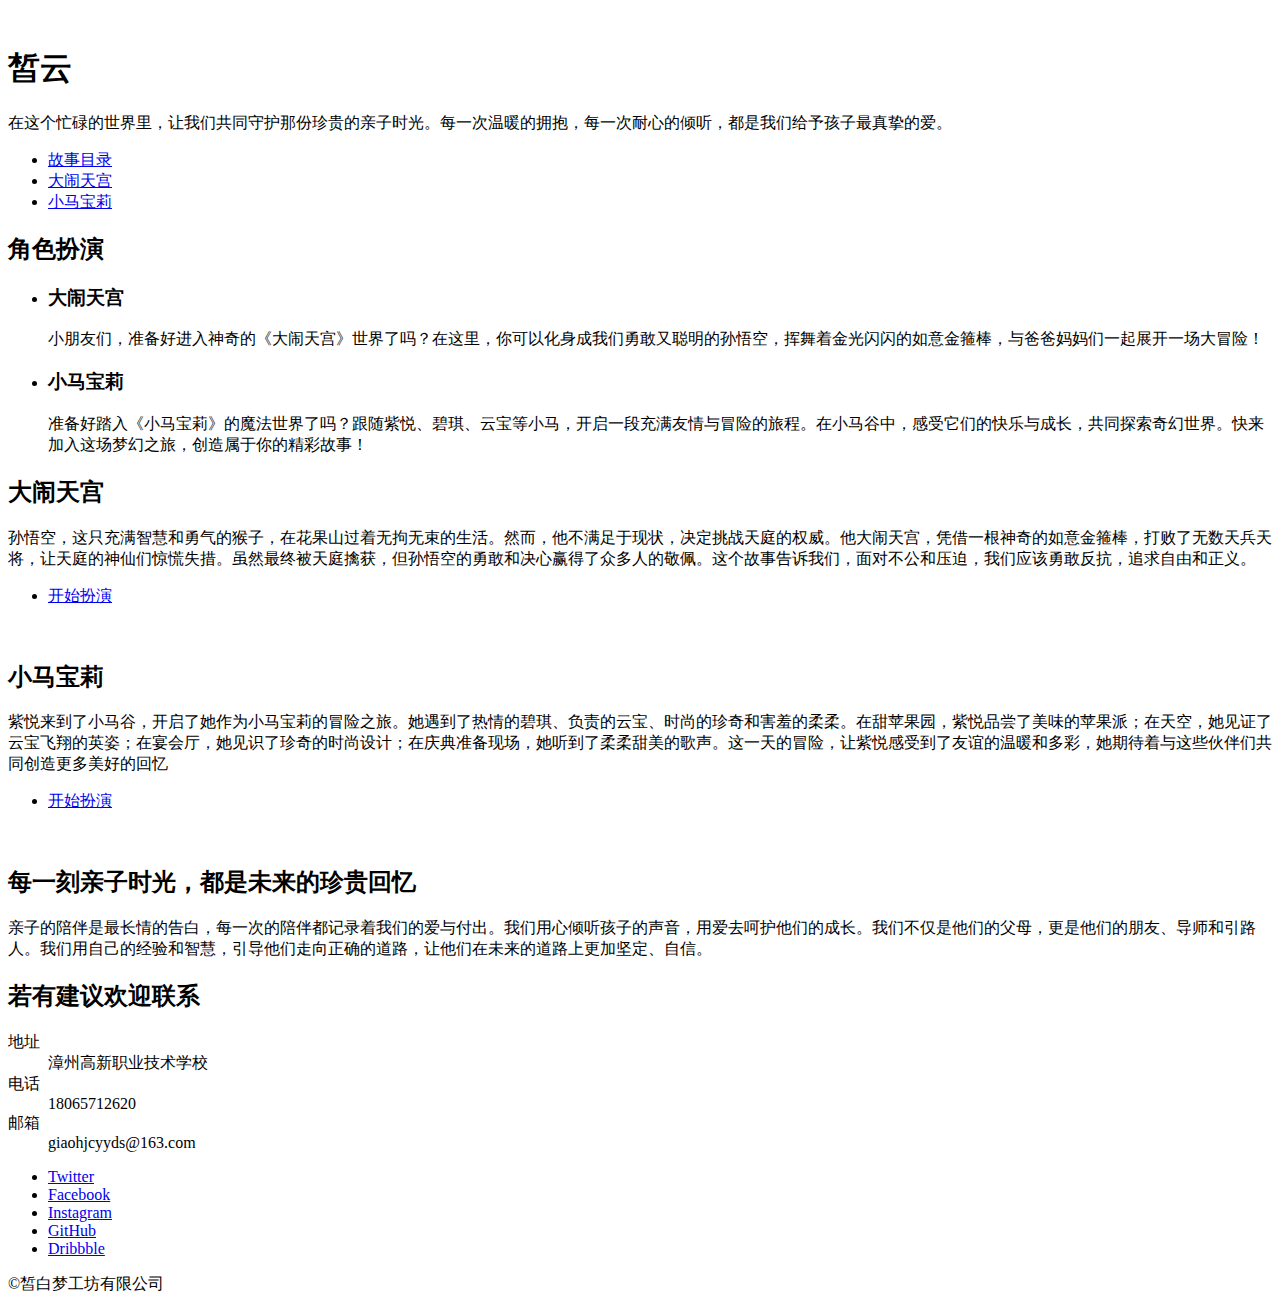
==== index.html @ 06dacefa "Add files via upload" ====
<!DOCTYPE HTML>
<!--
	Stellar by HTML5 UP
	html5up.net | @ajlkn
	Free for personal and commercial use under the CCA 3.0 license (html5up.net/license)
-->
<html>
	<head>
		<title>皙云梦工坊</title>
		<meta charset="utf-8" />
		<meta name="viewport" content="width=device-width, initial-scale=1, user-scalable=no" />
		<link rel="stylesheet" href="assets/css/main.css" />
		<noscript><link rel="stylesheet" href="assets/css/noscript.css" /></noscript>
	</head>
	<body class="is-preload">

		<!-- Wrapper -->
			<div id="wrapper">

				<!-- Header -->
					<header id="header" class="alt">
						<span class="logo"><img src="images/logo.svg" alt="" /></span>
						<h1>皙云</h1>
						<p>在这个忙碌的世界里，让我们共同守护那份珍贵的亲子时光。每一次温暖的拥抱，每一次耐心的倾听，都是我们给予孩子最真挚的爱。</p>
					</header>

				<!-- Nav -->
					<nav id="nav">
						<ul>
							<li><a href="#intro" class="active">故事目录</a></li>
							<li><a href="#first">大闹天宫</a></li>
							<li><a href="#second">小马宝莉</a></li>
						</ul>
					</nav>

				<!-- Main -->
					<div id="main">

						<!-- Introduction -->
							<section id="intro" class="main special">
								<header class="major">
									<h2>角色扮演</h2>
								</header>
								<ul class="features">
									<li>
										<span class="icon major style3 fa-copy"></span>
										<h3>大闹天宫</h3>
										<p>小朋友们，准备好进入神奇的《大闹天宫》世界了吗？在这里，你可以化身成我们勇敢又聪明的孙悟空，挥舞着金光闪闪的如意金箍棒，与爸爸妈妈们一起展开一场大冒险！</p>
									</li>
									<li>
										<span class="icon major style3 fa-copy"></span>
										<h3>小马宝莉</h3>
										<p>准备好踏入《小马宝莉》的魔法世界了吗？跟随紫悦、碧琪、云宝等小马，开启一段充满友情与冒险的旅程。在小马谷中，感受它们的快乐与成长，共同探索奇幻世界。快来加入这场梦幻之旅，创造属于你的精彩故事！</p>
									</li>
								</ul>
								
							</section>
						<!-- First Section -->
							<section id="first" class="main">
								<div class="spotlight">
									<div class="content">
										<header class="major">
											<h2>大闹天宫</h2>
										</header>
										<p>孙悟空，这只充满智慧和勇气的猴子，在花果山过着无拘无束的生活。然而，他不满足于现状，决定挑战天庭的权威。他大闹天宫，凭借一根神奇的如意金箍棒，打败了无数天兵天将，让天庭的神仙们惊慌失措。虽然最终被天庭擒获，但孙悟空的勇敢和决心赢得了众多人的敬佩。这个故事告诉我们，面对不公和压迫，我们应该勇敢反抗，追求自由和正义。</p>
										<ul class="actions">
											<li><a href="danaotg.html" class="button">开始扮演</a></li>
										</ul>
									</div>
									<span class="image"><img src="images/danaotg.jpg" alt="" /></span>
								</div>
							</section>

						<!-- Second Section -->
							<section id="second" class="main special">
								<div class="spotlight">
									<div class="content">
										<header class="major">
											<h2>小马宝莉</h2>
										</header>
										<p>紫悦来到了小马谷，开启了她作为小马宝莉的冒险之旅。她遇到了热情的碧琪、负责的云宝、时尚的珍奇和害羞的柔柔。在甜苹果园，紫悦品尝了美味的苹果派；在天空，她见证了云宝飞翔的英姿；在宴会厅，她见识了珍奇的时尚设计；在庆典准备现场，她听到了柔柔甜美的歌声。这一天的冒险，让紫悦感受到了友谊的温暖和多彩，她期待着与这些伙伴们共同创造更多美好的回忆</p>
										<ul class="actions">
											<li><a href="xiaomabl.html" class="button">开始扮演</a></li>
										</ul>
									</div>
									<span class="image"><img src="images/xiaomabl.png" alt="" /></span>
								</div>
							</section>

						
						

					</div>

				<!-- Footer -->
					<footer id="footer">
						<section>
							<h2>每一刻亲子时光，都是未来的珍贵回忆</h2>
							<p>亲子的陪伴是最长情的告白，每一次的陪伴都记录着我们的爱与付出。我们用心倾听孩子的声音，用爱去呵护他们的成长。我们不仅是他们的父母，更是他们的朋友、导师和引路人。我们用自己的经验和智慧，引导他们走向正确的道路，让他们在未来的道路上更加坚定、自信。</p>
							
						</section>
						<section>
							<h2>若有建议欢迎联系</h2>
							<dl class="alt">
								<dt>地址</dt>
								<dd>漳州高新职业技术学校</dd>
								<dt>电话</dt>
								<dd>18065712620</dd>
								<dt>邮箱</dt>
								<dd>giaohjcyyds@163.com</dd>
							</dl>
							<ul class="icons">
								<li><a href="#" class="icon fa-twitter alt"><span class="label">Twitter</span></a></li>
								<li><a href="#" class="icon fa-facebook alt"><span class="label">Facebook</span></a></li>
								<li><a href="#" class="icon fa-instagram alt"><span class="label">Instagram</span></a></li>
								<li><a href="#" class="icon fa-github alt"><span class="label">GitHub</span></a></li>
								<li><a href="#" class="icon fa-dribbble alt"><span class="label">Dribbble</span></a></li>
							</ul>
						</section>
						<p class="copyright">&copy;皙白梦工坊有限公司</p>
					</footer>

			</div>

		<!-- Scripts -->
			<script src="assets/js/jquery.min.js"></script>
			<script src="assets/js/jquery.scrollex.min.js"></script>
			<script src="assets/js/jquery.scrolly.min.js"></script>
			<script src="assets/js/browser.min.js"></script>
			<script src="assets/js/breakpoints.min.js"></script>
			<script src="assets/js/util.js"></script>
			<script src="assets/js/main.js"></script>

	</body>
</html>
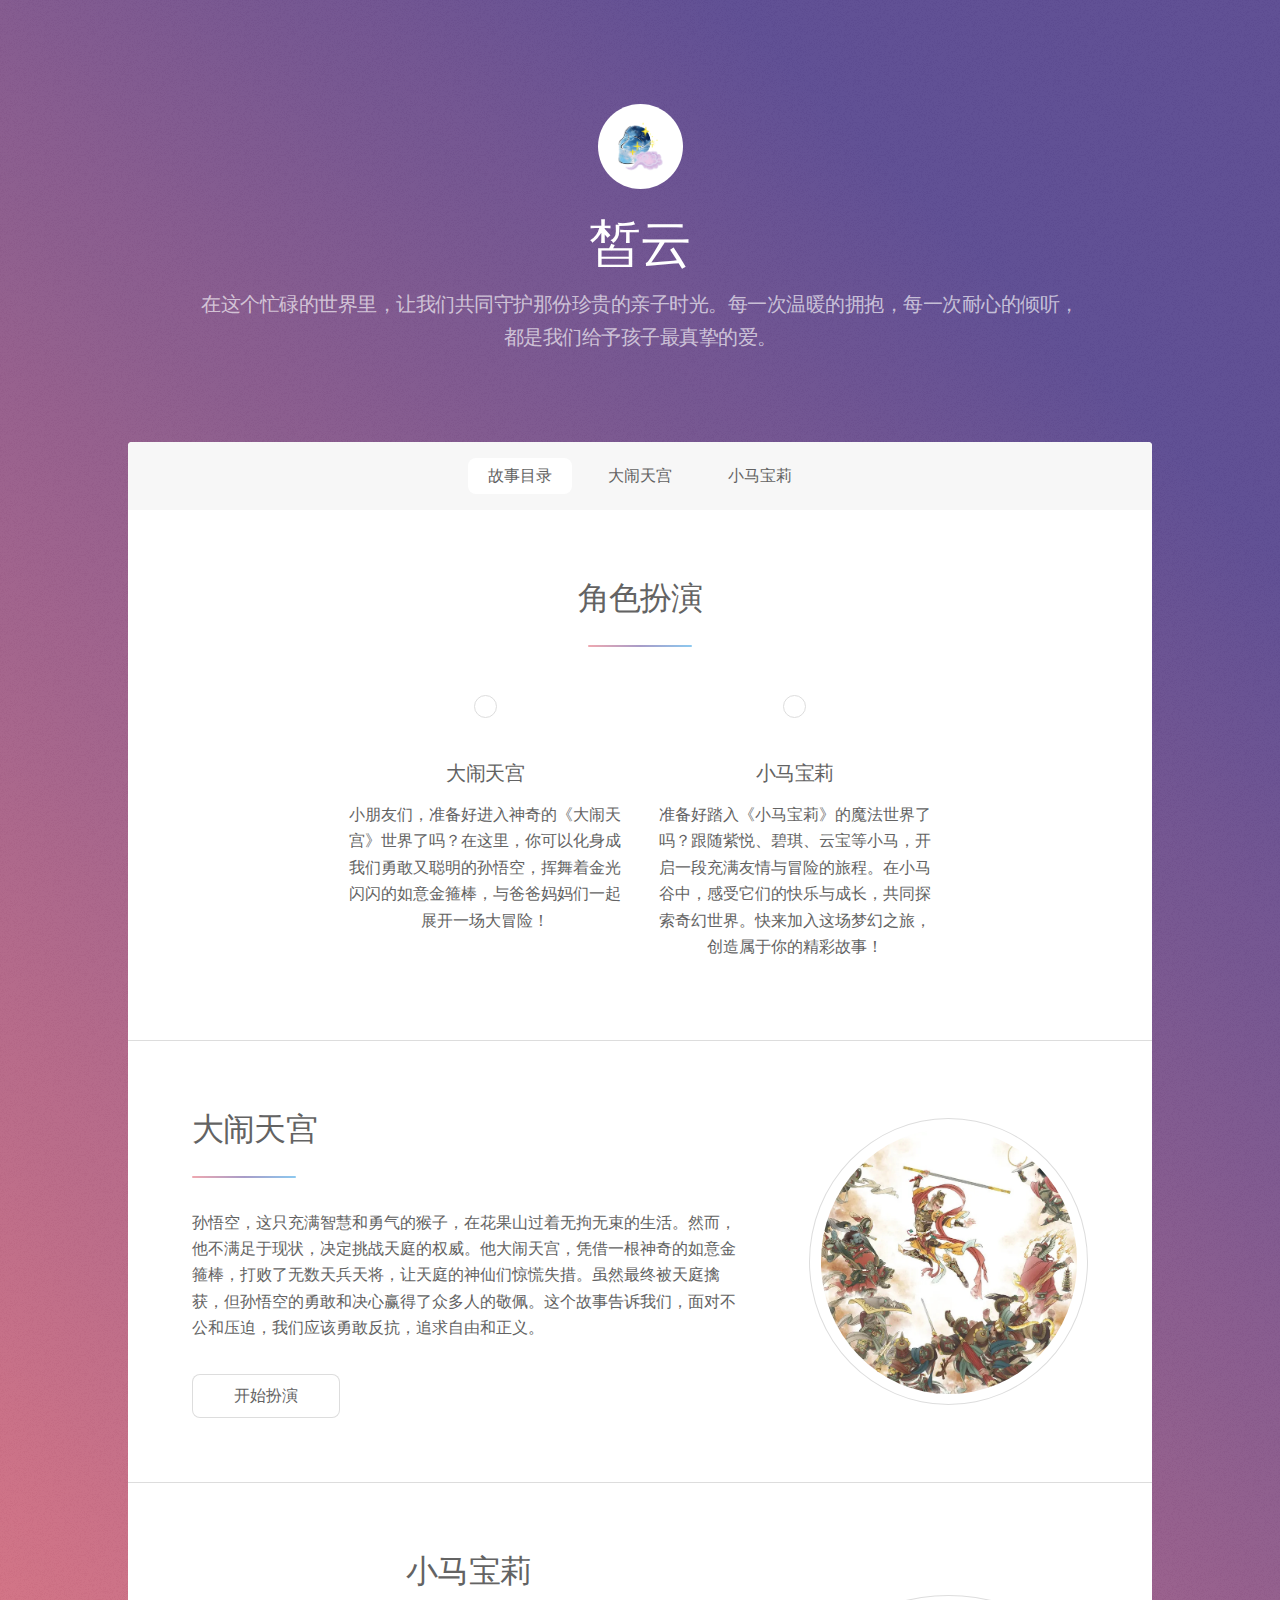
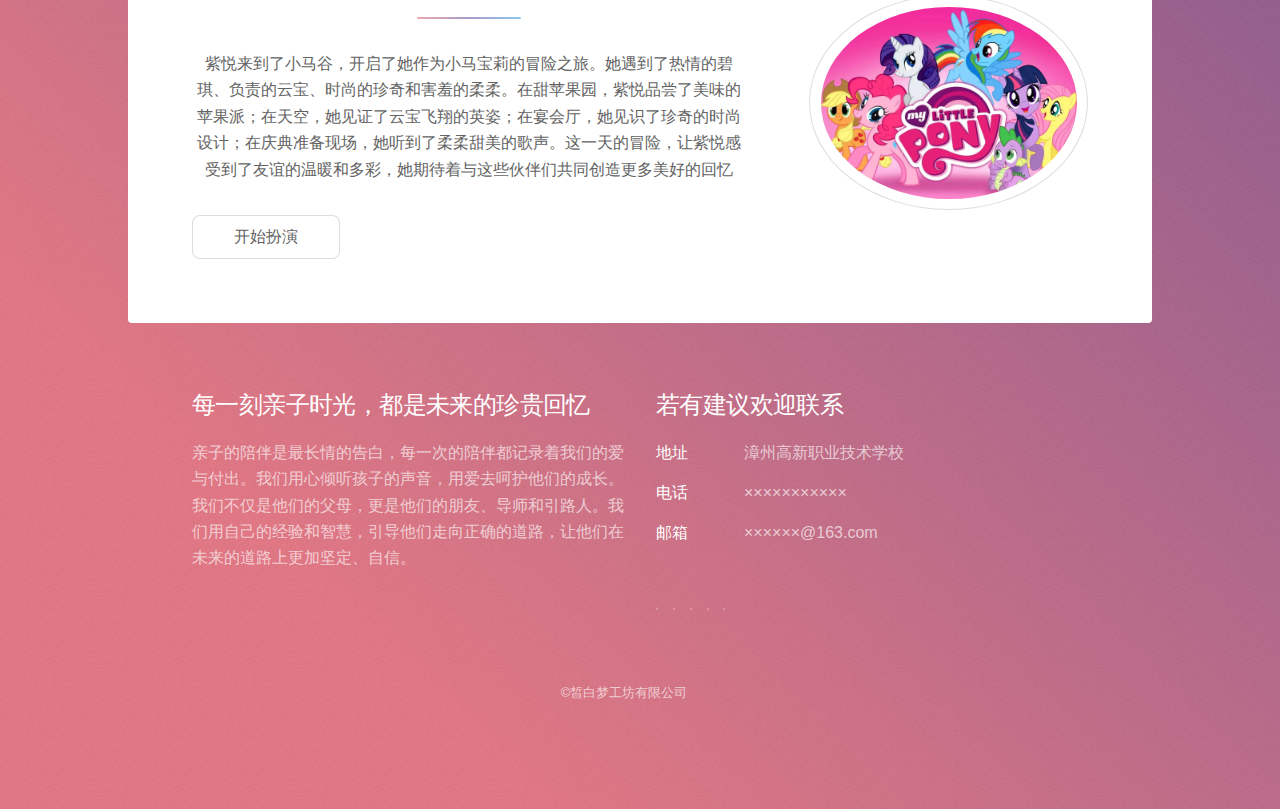
==== commit fd6ed02d: "Update index.html" ====
--- a/index.html
+++ b/index.html
@@ -105,9 +105,9 @@
 								<dt>地址</dt>
 								<dd>漳州高新职业技术学校</dd>
 								<dt>电话</dt>
-								<dd>18065712620</dd>
+								<dd>×××××××××××</dd>
 								<dt>邮箱</dt>
-								<dd>giaohjcyyds@163.com</dd>
+								<dd>××××××@163.com</dd>
 							</dl>
 							<ul class="icons">
 								<li><a href="#" class="icon fa-twitter alt"><span class="label">Twitter</span></a></li>
@@ -132,4 +132,4 @@
 			<script src="assets/js/main.js"></script>
 
 	</body>
-</html>+</html>
--- a/assets/css/main.css
+++ b/assets/css/main.css
@@ -0,0 +1,3769 @@
+
+html, body, div, span, applet, object,
+iframe, h1, h2, h3, h4, h5, h6, p, blockquote,
+pre, a, abbr, acronym, address, big, cite,
+code, del, dfn, em, img, ins, kbd, q, s, samp,
+small, strike, strong, sub, sup, tt, var, b,
+u, i, center, dl, dt, dd, ol, ul, li, fieldset,
+form, label, legend, table, caption, tbody,
+tfoot, thead, tr, th, td, article, aside,
+canvas, details, embed, figure, figcaption,
+footer, header, hgroup, menu, nav, output, ruby,
+section, summary, time, mark, audio, {
+	margin: 0;
+	padding: 0;
+	border: 0;
+	font-size: 100%;
+	font: inherit;
+	vertical-align: baseline;}
+
+article, aside, details, figcaption, figure,
+footer, header, hgroup, menu, nav, section {
+	display: block;}
+
+body {
+	line-height: 1;
+}
+
+ol, ul {
+	list-style: none;
+}
+
+blockquote, q {
+	quotes: none;
+}
+
+	blockquote:before, blockquote:after, q:before, q:after {
+		content: '';
+		content: none;
+	}
+
+table {
+	border-collapse: collapse;
+	border-spacing: 0;
+}
+
+body {
+	-webkit-text-size-adjust: none;
+}
+
+mark {
+	background-color: transparent;
+	color: inherit;
+}
+
+input::-moz-focus-inner {
+	border: 0;
+	padding: 0;
+}
+
+input, select, textarea {
+	-moz-appearance: none;
+	-webkit-appearance: none;
+	-ms-appearance: none;
+	appearance: none;
+}
+
+/* Basic */
+
+	@-ms-viewport {
+		width: device-width;
+	}
+
+	body {
+		-ms-overflow-style: scrollbar;
+	}
+
+	@media screen and (max-width: 480px) {
+
+		html, body {
+			min-width: 320px;
+		}
+
+	}
+
+	html {
+		box-sizing: border-box;
+	}
+
+	*, *:before, *:after {
+		box-sizing: inherit;
+	}
+
+	body {
+		background-color: #935d8c;
+		background-image: url("images/overlay.png"), -moz-linear-gradient(45deg, #e37682 15%, #5f4d93 85%);
+		background-image: url("images/overlay.png"), -webkit-linear-gradient(45deg, #e37682 15%, #5f4d93 85%);
+		background-image: url("images/overlay.png"), -ms-linear-gradient(45deg, #e37682 15%, #5f4d93 85%);
+		background-image: url("images/overlay.png"), linear-gradient(45deg, #e37682 15%, #5f4d93 85%);
+	}
+
+		body.is-preload *, body.is-preload *:before, body.is-preload *:after {
+			-moz-animation: none !important;
+			-webkit-animation: none !important;
+			-ms-animation: none !important;
+			animation: none !important;
+			-moz-transition: none !important;
+			-webkit-transition: none !important;
+			-ms-transition: none !important;
+			transition: none !important;
+		}
+
+/* Type */
+
+	body {
+		background-color: #935d8c;
+		color: rgba(255, 255, 255, 0.65);
+	}
+
+	body, input, select, textarea {
+		font-family: "Source Sans Pro", Helvetica, sans-serif;
+		font-size: 17pt;
+		font-weight: 300;
+		line-height: 1.65;
+	}
+
+		@media screen and (max-width: 1680px) {
+
+			body, input, select, textarea {
+				font-size: 14pt;
+			}
+
+		}
+
+		@media screen and (max-width: 1280px) {
+
+			body, input, select, textarea {
+				font-size: 12pt;
+			}
+
+		}
+
+		@media screen and (max-width: 360px) {
+
+			body, input, select, textarea {
+				font-size: 11pt;
+			}
+
+		}
+
+	a {
+		-moz-transition: color 0.2s ease, border-bottom 0.2s ease;
+		-webkit-transition: color 0.2s ease, border-bottom 0.2s ease;
+		-ms-transition: color 0.2s ease, border-bottom 0.2s ease;
+		transition: color 0.2s ease, border-bottom 0.2s ease;
+		text-decoration: none;
+		border-bottom: dotted 1px;
+		color: inherit;
+	}
+
+		a:hover {
+			border-bottom-color: transparent;
+		}
+
+	strong, b {
+		font-weight: 400;
+	}
+
+	em, i {
+		font-style: italic;
+	}
+
+	p {
+		margin: 0 0 2em 0;
+	}
+
+		p.content {
+			-moz-columns: 20em 2;
+			-webkit-columns: 20em 2;
+			-ms-columns: 20em 2;
+			columns: 20em 2;
+			-moz-column-gap: 2em;
+			-webkit-column-gap: 2em;
+			-ms-column-gap: 2em;
+			column-gap: 2em;
+			text-align: justify;
+		}
+
+	h1, h2, h3, h4, h5, h6 {
+		font-weight: 300;
+		line-height: 1.5;
+		margin: 0 0 0.7em 0;
+		letter-spacing: -0.025em;
+	}
+
+		h1 a, h2 a, h3 a, h4 a, h5 a, h6 a {
+			color: inherit;
+			text-decoration: none;
+		}
+
+	h1 {
+		font-size: 2.5em;
+		line-height: 1.2;
+	}
+
+	h2 {
+		font-size: 1.5em;
+	}
+
+	h3 {
+		font-size: 1.25em;
+	}
+
+	h4 {
+		font-size: 1.1em;
+	}
+
+	h5 {
+		font-size: 0.9em;
+	}
+
+	h6 {
+		font-size: 0.7em;
+	}
+
+	@media screen and (max-width: 736px) {
+
+		h1 {
+			font-size: 2em;
+		}
+
+	}
+
+	sub {
+		font-size: 0.8em;
+		position: relative;
+		top: 0.5em;
+	}
+
+	sup {
+		font-size: 0.8em;
+		position: relative;
+		top: -0.5em;
+	}
+
+	blockquote {
+		border-left: solid 4px;
+		font-style: italic;
+		margin: 0 0 2em 0;
+		padding: 0.5em 0 0.5em 2em;
+	}
+
+	code {
+		border-radius: 8px;
+		border: solid 1px;
+		font-family: "Courier New", monospace;
+		font-size: 0.9em;
+		margin: 0 0.25em;
+		padding: 0.25em 0.65em;
+	}
+
+	pre {
+		-webkit-overflow-scrolling: touch;
+		font-family: "Courier New", monospace;
+		font-size: 0.9em;
+		margin: 0 0 2em 0;
+	}
+
+		pre code {
+			display: block;
+			line-height: 1.75;
+			padding: 1em 1.5em;
+			overflow-x: auto;
+		}
+
+	hr {
+		border: 0;
+		border-bottom: solid 1px;
+		margin: 2em 0;
+	}
+
+		hr.major {
+			margin: 3em 0;
+		}
+
+	.align-left {
+		text-align: left;
+	}
+
+	.align-center {
+		text-align: center;
+	}
+
+	.align-right {
+		text-align: right;
+	}
+
+	input, select, textarea {
+		color: #ffffff;
+	}
+
+	a:hover {
+		color: #ffffff;
+	}
+
+	strong, b {
+		color: #ffffff;
+	}
+
+	h1, h2, h3, h4, h5, h6 {
+		color: #ffffff;
+	}
+
+	blockquote {
+		border-left-color: rgba(255, 255, 255, 0.35);
+	}
+
+	code {
+		background: rgba(255, 255, 255, 0.075);
+		border-color: rgba(255, 255, 255, 0.35);
+	}
+
+	hr {
+		border-bottom-color: rgba(255, 255, 255, 0.35);
+	}
+
+/* Row */
+
+	.row {
+		display: flex;
+		flex-wrap: wrap;
+		box-sizing: border-box;
+		align-items: stretch;
+	}
+
+		.row > * {
+			box-sizing: border-box;
+		}
+
+		.row.gtr-uniform > * > :last-child {
+			margin-bottom: 0;
+		}
+
+		.row.aln-left {
+			justify-content: flex-start;
+		}
+
+		.row.aln-center {
+			justify-content: center;
+		}
+
+		.row.aln-right {
+			justify-content: flex-end;
+		}
+
+		.row.aln-top {
+			align-items: flex-start;
+		}
+
+		.row.aln-middle {
+			align-items: center;
+		}
+
+		.row.aln-bottom {
+			align-items: flex-end;
+		}
+
+		.row > .imp {
+			order: -1;
+		}
+
+		.row > .col-1 {
+			width: 8.3333333333%;
+		}
+
+		.row > .off-1 {
+			margin-left: 8.3333333333%;
+		}
+
+		.row > .col-2 {
+			width: 16.6666666667%;
+		}
+
+		.row > .off-2 {
+			margin-left: 16.6666666667%;
+		}
+
+		.row > .col-3 {
+			width: 25%;
+		}
+
+		.row > .off-3 {
+			margin-left: 25%;
+		}
+
+		.row > .col-4 {
+			width: 33.3333333333%;
+		}
+
+		.row > .off-4 {
+			margin-left: 33.3333333333%;
+		}
+
+		.row > .col-5 {
+			width: 41.6666666667%;
+		}
+
+		.row > .off-5 {
+			margin-left: 41.6666666667%;
+		}
+
+		.row > .col-6 {
+			width: 50%;
+		}
+
+		.row > .off-6 {
+			margin-left: 50%;
+		}
+
+		.row > .col-7 {
+			width: 58.3333333333%;
+		}
+
+		.row > .off-7 {
+			margin-left: 58.3333333333%;
+		}
+
+		.row > .col-8 {
+			width: 66.6666666667%;
+		}
+
+		.row > .off-8 {
+			margin-left: 66.6666666667%;
+		}
+
+		.row > .col-9 {
+			width: 75%;
+		}
+
+		.row > .off-9 {
+			margin-left: 75%;
+		}
+
+		.row > .col-10 {
+			width: 83.3333333333%;
+		}
+
+		.row > .off-10 {
+			margin-left: 83.3333333333%;
+		}
+
+		.row > .col-11 {
+			width: 91.6666666667%;
+		}
+
+		.row > .off-11 {
+			margin-left: 91.6666666667%;
+		}
+
+		.row > .col-12 {
+			width: 100%;
+		}
+
+		.row > .off-12 {
+			margin-left: 100%;
+		}
+
+		.row.gtr-0 {
+			margin-top: 0;
+			margin-left: 0em;
+		}
+
+			.row.gtr-0 > * {
+				padding: 0 0 0 0em;
+			}
+
+			.row.gtr-0.gtr-uniform {
+				margin-top: 0em;
+			}
+
+				.row.gtr-0.gtr-uniform > * {
+					padding-top: 0em;
+				}
+
+		.row.gtr-25 {
+			margin-top: 0;
+			margin-left: -0.375em;
+		}
+
+			.row.gtr-25 > * {
+				padding: 0 0 0 0.375em;
+			}
+
+			.row.gtr-25.gtr-uniform {
+				margin-top: -0.375em;
+			}
+
+				.row.gtr-25.gtr-uniform > * {
+					padding-top: 0.375em;
+				}
+
+		.row.gtr-50 {
+			margin-top: 0;
+			margin-left: -0.75em;
+		}
+
+			.row.gtr-50 > * {
+				padding: 0 0 0 0.75em;
+			}
+
+			.row.gtr-50.gtr-uniform {
+				margin-top: -0.75em;
+			}
+
+				.row.gtr-50.gtr-uniform > * {
+					padding-top: 0.75em;
+				}
+
+		.row {
+			margin-top: 0;
+			margin-left: -1.5em;
+		}
+
+			.row > * {
+				padding: 0 0 0 1.5em;
+			}
+
+			.row.gtr-uniform {
+				margin-top: -1.5em;
+			}
+
+				.row.gtr-uniform > * {
+					padding-top: 1.5em;
+				}
+
+		.row.gtr-150 {
+			margin-top: 0;
+			margin-left: -2.25em;
+		}
+
+			.row.gtr-150 > * {
+				padding: 0 0 0 2.25em;
+			}
+
+			.row.gtr-150.gtr-uniform {
+				margin-top: -2.25em;
+			}
+
+				.row.gtr-150.gtr-uniform > * {
+					padding-top: 2.25em;
+				}
+
+		.row.gtr-200 {
+			margin-top: 0;
+			margin-left: -3em;
+		}
+
+			.row.gtr-200 > * {
+				padding: 0 0 0 3em;
+			}
+
+			.row.gtr-200.gtr-uniform {
+				margin-top: -3em;
+			}
+
+				.row.gtr-200.gtr-uniform > * {
+					padding-top: 3em;
+				}
+
+		@media screen and (max-width: 1680px) {
+
+			.row {
+				display: flex;
+				flex-wrap: wrap;
+				box-sizing: border-box;
+				align-items: stretch;
+			}
+
+				.row > * {
+					box-sizing: border-box;
+				}
+
+				.row.gtr-uniform > * > :last-child {
+					margin-bottom: 0;
+				}
+
+				.row.aln-left {
+					justify-content: flex-start;
+				}
+
+				.row.aln-center {
+					justify-content: center;
+				}
+
+				.row.aln-right {
+					justify-content: flex-end;
+				}
+
+				.row.aln-top {
+					align-items: flex-start;
+				}
+
+				.row.aln-middle {
+					align-items: center;
+				}
+
+				.row.aln-bottom {
+					align-items: flex-end;
+				}
+
+				.row > .imp-xlarge {
+					order: -1;
+				}
+
+				.row > .col-1-xlarge {
+					width: 8.3333333333%;
+				}
+
+				.row > .off-1-xlarge {
+					margin-left: 8.3333333333%;
+				}
+
+				.row > .col-2-xlarge {
+					width: 16.6666666667%;
+				}
+
+				.row > .off-2-xlarge {
+					margin-left: 16.6666666667%;
+				}
+
+				.row > .col-3-xlarge {
+					width: 25%;
+				}
+
+				.row > .off-3-xlarge {
+					margin-left: 25%;
+				}
+
+				.row > .col-4-xlarge {
+					width: 33.3333333333%;
+				}
+
+				.row > .off-4-xlarge {
+					margin-left: 33.3333333333%;
+				}
+
+				.row > .col-5-xlarge {
+					width: 41.6666666667%;
+				}
+
+				.row > .off-5-xlarge {
+					margin-left: 41.6666666667%;
+				}
+
+				.row > .col-6-xlarge {
+					width: 50%;
+				}
+
+				.row > .off-6-xlarge {
+					margin-left: 50%;
+				}
+
+				.row > .col-7-xlarge {
+					width: 58.3333333333%;
+				}
+
+				.row > .off-7-xlarge {
+					margin-left: 58.3333333333%;
+				}
+
+				.row > .col-8-xlarge {
+					width: 66.6666666667%;
+				}
+
+				.row > .off-8-xlarge {
+					margin-left: 66.6666666667%;
+				}
+
+				.row > .col-9-xlarge {
+					width: 75%;
+				}
+
+				.row > .off-9-xlarge {
+					margin-left: 75%;
+				}
+
+				.row > .col-10-xlarge {
+					width: 83.3333333333%;
+				}
+
+				.row > .off-10-xlarge {
+					margin-left: 83.3333333333%;
+				}
+
+				.row > .col-11-xlarge {
+					width: 91.6666666667%;
+				}
+
+				.row > .off-11-xlarge {
+					margin-left: 91.6666666667%;
+				}
+
+				.row > .col-12-xlarge {
+					width: 100%;
+				}
+
+				.row > .off-12-xlarge {
+					margin-left: 100%;
+				}
+
+				.row.gtr-0 {
+					margin-top: 0;
+					margin-left: 0em;
+				}
+
+					.row.gtr-0 > * {
+						padding: 0 0 0 0em;
+					}
+
+					.row.gtr-0.gtr-uniform {
+						margin-top: 0em;
+					}
+
+						.row.gtr-0.gtr-uniform > * {
+							padding-top: 0em;
+						}
+
+				.row.gtr-25 {
+					margin-top: 0;
+					margin-left: -0.375em;
+				}
+
+					.row.gtr-25 > * {
+						padding: 0 0 0 0.375em;
+					}
+
+					.row.gtr-25.gtr-uniform {
+						margin-top: -0.375em;
+					}
+
+						.row.gtr-25.gtr-uniform > * {
+							padding-top: 0.375em;
+						}
+
+				.row.gtr-50 {
+					margin-top: 0;
+					margin-left: -0.75em;
+				}
+
+					.row.gtr-50 > * {
+						padding: 0 0 0 0.75em;
+					}
+
+					.row.gtr-50.gtr-uniform {
+						margin-top: -0.75em;
+					}
+
+						.row.gtr-50.gtr-uniform > * {
+							padding-top: 0.75em;
+						}
+
+				.row {
+					margin-top: 0;
+					margin-left: -1.5em;
+				}
+
+					.row > * {
+						padding: 0 0 0 1.5em;
+					}
+
+					.row.gtr-uniform {
+						margin-top: -1.5em;
+					}
+
+						.row.gtr-uniform > * {
+							padding-top: 1.5em;
+						}
+
+				.row.gtr-150 {
+					margin-top: 0;
+					margin-left: -2.25em;
+				}
+
+					.row.gtr-150 > * {
+						padding: 0 0 0 2.25em;
+					}
+
+					.row.gtr-150.gtr-uniform {
+						margin-top: -2.25em;
+					}
+
+						.row.gtr-150.gtr-uniform > * {
+							padding-top: 2.25em;
+						}
+
+				.row.gtr-200 {
+					margin-top: 0;
+					margin-left: -3em;
+				}
+
+					.row.gtr-200 > * {
+						padding: 0 0 0 3em;
+					}
+
+					.row.gtr-200.gtr-uniform {
+						margin-top: -3em;
+					}
+
+						.row.gtr-200.gtr-uniform > * {
+							padding-top: 3em;
+						}
+
+		}
+
+		@media screen and (max-width: 1280px) {
+
+			.row {
+				display: flex;
+				flex-wrap: wrap;
+				box-sizing: border-box;
+				align-items: stretch;
+			}
+
+				.row > * {
+					box-sizing: border-box;
+				}
+
+				.row.gtr-uniform > * > :last-child {
+					margin-bottom: 0;
+				}
+
+				.row.aln-left {
+					justify-content: flex-start;
+				}
+
+				.row.aln-center {
+					justify-content: center;
+				}
+
+				.row.aln-right {
+					justify-content: flex-end;
+				}
+
+				.row.aln-top {
+					align-items: flex-start;
+				}
+
+				.row.aln-middle {
+					align-items: center;
+				}
+
+				.row.aln-bottom {
+					align-items: flex-end;
+				}
+
+				.row > .imp-large {
+					order: -1;
+				}
+
+				.row > .col-1-large {
+					width: 8.3333333333%;
+				}
+
+				.row > .off-1-large {
+					margin-left: 8.3333333333%;
+				}
+
+				.row > .col-2-large {
+					width: 16.6666666667%;
+				}
+
+				.row > .off-2-large {
+					margin-left: 16.6666666667%;
+				}
+
+				.row > .col-3-large {
+					width: 25%;
+				}
+
+				.row > .off-3-large {
+					margin-left: 25%;
+				}
+
+				.row > .col-4-large {
+					width: 33.3333333333%;
+				}
+
+				.row > .off-4-large {
+					margin-left: 33.3333333333%;
+				}
+
+				.row > .col-5-large {
+					width: 41.6666666667%;
+				}
+
+				.row > .off-5-large {
+					margin-left: 41.6666666667%;
+				}
+
+				.row > .col-6-large {
+					width: 50%;
+				}
+
+				.row > .off-6-large {
+					margin-left: 50%;
+				}
+
+				.row > .col-7-large {
+					width: 58.3333333333%;
+				}
+
+				.row > .off-7-large {
+					margin-left: 58.3333333333%;
+				}
+
+				.row > .col-8-large {
+					width: 66.6666666667%;
+				}
+
+				.row > .off-8-large {
+					margin-left: 66.6666666667%;
+				}
+
+				.row > .col-9-large {
+					width: 75%;
+				}
+
+				.row > .off-9-large {
+					margin-left: 75%;
+				}
+
+				.row > .col-10-large {
+					width: 83.3333333333%;
+				}
+
+				.row > .off-10-large {
+					margin-left: 83.3333333333%;
+				}
+
+				.row > .col-11-large {
+					width: 91.6666666667%;
+				}
+
+				.row > .off-11-large {
+					margin-left: 91.6666666667%;
+				}
+
+				.row > .col-12-large {
+					width: 100%;
+				}
+
+				.row > .off-12-large {
+					margin-left: 100%;
+				}
+
+				.row.gtr-0 {
+					margin-top: 0;
+					margin-left: 0em;
+				}
+
+					.row.gtr-0 > * {
+						padding: 0 0 0 0em;
+					}
+
+					.row.gtr-0.gtr-uniform {
+						margin-top: 0em;
+					}
+
+						.row.gtr-0.gtr-uniform > * {
+							padding-top: 0em;
+						}
+
+				.row.gtr-25 {
+					margin-top: 0;
+					margin-left: -0.375em;
+				}
+
+					.row.gtr-25 > * {
+						padding: 0 0 0 0.375em;
+					}
+
+					.row.gtr-25.gtr-uniform {
+						margin-top: -0.375em;
+					}
+
+						.row.gtr-25.gtr-uniform > * {
+							padding-top: 0.375em;
+						}
+
+				.row.gtr-50 {
+					margin-top: 0;
+					margin-left: -0.75em;
+				}
+
+					.row.gtr-50 > * {
+						padding: 0 0 0 0.75em;
+					}
+
+					.row.gtr-50.gtr-uniform {
+						margin-top: -0.75em;
+					}
+
+						.row.gtr-50.gtr-uniform > * {
+							padding-top: 0.75em;
+						}
+
+				.row {
+					margin-top: 0;
+					margin-left: -1.5em;
+				}
+
+					.row > * {
+						padding: 0 0 0 1.5em;
+					}
+
+					.row.gtr-uniform {
+						margin-top: -1.5em;
+					}
+
+						.row.gtr-uniform > * {
+							padding-top: 1.5em;
+						}
+
+				.row.gtr-150 {
+					margin-top: 0;
+					margin-left: -2.25em;
+				}
+
+					.row.gtr-150 > * {
+						padding: 0 0 0 2.25em;
+					}
+
+					.row.gtr-150.gtr-uniform {
+						margin-top: -2.25em;
+					}
+
+						.row.gtr-150.gtr-uniform > * {
+							padding-top: 2.25em;
+						}
+
+				.row.gtr-200 {
+					margin-top: 0;
+					margin-left: -3em;
+				}
+
+					.row.gtr-200 > * {
+						padding: 0 0 0 3em;
+					}
+
+					.row.gtr-200.gtr-uniform {
+						margin-top: -3em;
+					}
+
+						.row.gtr-200.gtr-uniform > * {
+							padding-top: 3em;
+						}
+
+		}
+
+		@media screen and (max-width: 980px) {
+
+			.row {
+				display: flex;
+				flex-wrap: wrap;
+				box-sizing: border-box;
+				align-items: stretch;
+			}
+
+				.row > * {
+					box-sizing: border-box;
+				}
+
+				.row.gtr-uniform > * > :last-child {
+					margin-bottom: 0;
+				}
+
+				.row.aln-left {
+					justify-content: flex-start;
+				}
+
+				.row.aln-center {
+					justify-content: center;
+				}
+
+				.row.aln-right {
+					justify-content: flex-end;
+				}
+
+				.row.aln-top {
+					align-items: flex-start;
+				}
+
+				.row.aln-middle {
+					align-items: center;
+				}
+
+				.row.aln-bottom {
+					align-items: flex-end;
+				}
+
+				.row > .imp-medium {
+					order: -1;
+				}
+
+				.row > .col-1-medium {
+					width: 8.3333333333%;
+				}
+
+				.row > .off-1-medium {
+					margin-left: 8.3333333333%;
+				}
+
+				.row > .col-2-medium {
+					width: 16.6666666667%;
+				}
+
+				.row > .off-2-medium {
+					margin-left: 16.6666666667%;
+				}
+
+				.row > .col-3-medium {
+					width: 25%;
+				}
+
+				.row > .off-3-medium {
+					margin-left: 25%;
+				}
+
+				.row > .col-4-medium {
+					width: 33.3333333333%;
+				}
+
+				.row > .off-4-medium {
+					margin-left: 33.3333333333%;
+				}
+
+				.row > .col-5-medium {
+					width: 41.6666666667%;
+				}
+
+				.row > .off-5-medium {
+					margin-left: 41.6666666667%;
+				}
+
+				.row > .col-6-medium {
+					width: 50%;
+				}
+
+				.row > .off-6-medium {
+					margin-left: 50%;
+				}
+
+				.row > .col-7-medium {
+					width: 58.3333333333%;
+				}
+
+				.row > .off-7-medium {
+					margin-left: 58.3333333333%;
+				}
+
+				.row > .col-8-medium {
+					width: 66.6666666667%;
+				}
+
+				.row > .off-8-medium {
+					margin-left: 66.6666666667%;
+				}
+
+				.row > .col-9-medium {
+					width: 75%;
+				}
+
+				.row > .off-9-medium {
+					margin-left: 75%;
+				}
+
+				.row > .col-10-medium {
+					width: 83.3333333333%;
+				}
+
+				.row > .off-10-medium {
+					margin-left: 83.3333333333%;
+				}
+
+				.row > .col-11-medium {
+					width: 91.6666666667%;
+				}
+
+				.row > .off-11-medium {
+					margin-left: 91.6666666667%;
+				}
+
+				.row > .col-12-medium {
+					width: 100%;
+				}
+
+				.row > .off-12-medium {
+					margin-left: 100%;
+				}
+
+				.row.gtr-0 {
+					margin-top: 0;
+					margin-left: 0em;
+				}
+
+					.row.gtr-0 > * {
+						padding: 0 0 0 0em;
+					}
+
+					.row.gtr-0.gtr-uniform {
+						margin-top: 0em;
+					}
+
+						.row.gtr-0.gtr-uniform > * {
+							padding-top: 0em;
+						}
+
+				.row.gtr-25 {
+					margin-top: 0;
+					margin-left: -0.375em;
+				}
+
+					.row.gtr-25 > * {
+						padding: 0 0 0 0.375em;
+					}
+
+					.row.gtr-25.gtr-uniform {
+						margin-top: -0.375em;
+					}
+
+						.row.gtr-25.gtr-uniform > * {
+							padding-top: 0.375em;
+						}
+
+				.row.gtr-50 {
+					margin-top: 0;
+					margin-left: -0.75em;
+				}
+
+					.row.gtr-50 > * {
+						padding: 0 0 0 0.75em;
+					}
+
+					.row.gtr-50.gtr-uniform {
+						margin-top: -0.75em;
+					}
+
+						.row.gtr-50.gtr-uniform > * {
+							padding-top: 0.75em;
+						}
+
+				.row {
+					margin-top: 0;
+					margin-left: -1.5em;
+				}
+
+					.row > * {
+						padding: 0 0 0 1.5em;
+					}
+
+					.row.gtr-uniform {
+						margin-top: -1.5em;
+					}
+
+						.row.gtr-uniform > * {
+							padding-top: 1.5em;
+						}
+
+				.row.gtr-150 {
+					margin-top: 0;
+					margin-left: -2.25em;
+				}
+
+					.row.gtr-150 > * {
+						padding: 0 0 0 2.25em;
+					}
+
+					.row.gtr-150.gtr-uniform {
+						margin-top: -2.25em;
+					}
+
+						.row.gtr-150.gtr-uniform > * {
+							padding-top: 2.25em;
+						}
+
+				.row.gtr-200 {
+					margin-top: 0;
+					margin-left: -3em;
+				}
+
+					.row.gtr-200 > * {
+						padding: 0 0 0 3em;
+					}
+
+					.row.gtr-200.gtr-uniform {
+						margin-top: -3em;
+					}
+
+						.row.gtr-200.gtr-uniform > * {
+							padding-top: 3em;
+						}
+
+		}
+
+		@media screen and (max-width: 736px) {
+
+			.row {
+				display: flex;
+				flex-wrap: wrap;
+				box-sizing: border-box;
+				align-items: stretch;
+			}
+
+				.row > * {
+					box-sizing: border-box;
+				}
+
+				.row.gtr-uniform > * > :last-child {
+					margin-bottom: 0;
+				}
+
+				.row.aln-left {
+					justify-content: flex-start;
+				}
+
+				.row.aln-center {
+					justify-content: center;
+				}
+
+				.row.aln-right {
+					justify-content: flex-end;
+				}
+
+				.row.aln-top {
+					align-items: flex-start;
+				}
+
+				.row.aln-middle {
+					align-items: center;
+				}
+
+				.row.aln-bottom {
+					align-items: flex-end;
+				}
+
+				.row > .imp-small {
+					order: -1;
+				}
+
+				.row > .col-1-small {
+					width: 8.3333333333%;
+				}
+
+				.row > .off-1-small {
+					margin-left: 8.3333333333%;
+				}
+
+				.row > .col-2-small {
+					width: 16.6666666667%;
+				}
+
+				.row > .off-2-small {
+					margin-left: 16.6666666667%;
+				}
+
+				.row > .col-3-small {
+					width: 25%;
+				}
+
+				.row > .off-3-small {
+					margin-left: 25%;
+				}
+
+				.row > .col-4-small {
+					width: 33.3333333333%;
+				}
+
+				.row > .off-4-small {
+					margin-left: 33.3333333333%;
+				}
+
+				.row > .col-5-small {
+					width: 41.6666666667%;
+				}
+
+				.row > .off-5-small {
+					margin-left: 41.6666666667%;
+				}
+
+				.row > .col-6-small {
+					width: 50%;
+				}
+
+				.row > .off-6-small {
+					margin-left: 50%;
+				}
+
+				.row > .col-7-small {
+					width: 58.3333333333%;
+				}
+
+				.row > .off-7-small {
+					margin-left: 58.3333333333%;
+				}
+
+				.row > .col-8-small {
+					width: 66.6666666667%;
+				}
+
+				.row > .off-8-small {
+					margin-left: 66.6666666667%;
+				}
+
+				.row > .col-9-small {
+					width: 75%;
+				}
+
+				.row > .off-9-small {
+					margin-left: 75%;
+				}
+
+				.row > .col-10-small {
+					width: 83.3333333333%;
+				}
+
+				.row > .off-10-small {
+					margin-left: 83.3333333333%;
+				}
+
+				.row > .col-11-small {
+					width: 91.6666666667%;
+				}
+
+				.row > .off-11-small {
+					margin-left: 91.6666666667%;
+				}
+
+				.row > .col-12-small {
+					width: 100%;
+				}
+
+				.row > .off-12-small {
+					margin-left: 100%;
+				}
+
+				.row.gtr-0 {
+					margin-top: 0;
+					margin-left: 0em;
+				}
+
+					.row.gtr-0 > * {
+						padding: 0 0 0 0em;
+					}
+
+					.row.gtr-0.gtr-uniform {
+						margin-top: 0em;
+					}
+
+						.row.gtr-0.gtr-uniform > * {
+							padding-top: 0em;
+						}
+
+				.row.gtr-25 {
+					margin-top: 0;
+					margin-left: -0.25em;
+				}
+
+					.row.gtr-25 > * {
+						padding: 0 0 0 0.25em;
+					}
+
+					.row.gtr-25.gtr-uniform {
+						margin-top: -0.25em;
+					}
+
+						.row.gtr-25.gtr-uniform > * {
+							padding-top: 0.25em;
+						}
+
+				.row.gtr-50 {
+					margin-top: 0;
+					margin-left: -0.5em;
+				}
+
+					.row.gtr-50 > * {
+						padding: 0 0 0 0.5em;
+					}
+
+					.row.gtr-50.gtr-uniform {
+						margin-top: -0.5em;
+					}
+
+						.row.gtr-50.gtr-uniform > * {
+							padding-top: 0.5em;
+						}
+
+				.row {
+					margin-top: 0;
+					margin-left: -1em;
+				}
+
+					.row > * {
+						padding: 0 0 0 1em;
+					}
+
+					.row.gtr-uniform {
+						margin-top: -1em;
+					}
+
+						.row.gtr-uniform > * {
+							padding-top: 1em;
+						}
+
+				.row.gtr-150 {
+					margin-top: 0;
+					margin-left: -1.5em;
+				}
+
+					.row.gtr-150 > * {
+						padding: 0 0 0 1.5em;
+					}
+
+					.row.gtr-150.gtr-uniform {
+						margin-top: -1.5em;
+					}
+
+						.row.gtr-150.gtr-uniform > * {
+							padding-top: 1.5em;
+						}
+
+				.row.gtr-200 {
+					margin-top: 0;
+					margin-left: -2em;
+				}
+
+					.row.gtr-200 > * {
+						padding: 0 0 0 2em;
+					}
+
+					.row.gtr-200.gtr-uniform {
+						margin-top: -2em;
+					}
+
+						.row.gtr-200.gtr-uniform > * {
+							padding-top: 2em;
+						}
+
+		}
+
+		@media screen and (max-width: 480px) {
+
+			.row {
+				display: flex;
+				flex-wrap: wrap;
+				box-sizing: border-box;
+				align-items: stretch;
+			}
+
+				.row > * {
+					box-sizing: border-box;
+				}
+
+				.row.gtr-uniform > * > :last-child {
+					margin-bottom: 0;
+				}
+
+				.row.aln-left {
+					justify-content: flex-start;
+				}
+
+				.row.aln-center {
+					justify-content: center;
+				}
+
+				.row.aln-right {
+					justify-content: flex-end;
+				}
+
+				.row.aln-top {
+					align-items: flex-start;
+				}
+
+				.row.aln-middle {
+					align-items: center;
+				}
+
+				.row.aln-bottom {
+					align-items: flex-end;
+				}
+
+				.row > .imp-xsmall {
+					order: -1;
+				}
+
+				.row > .col-1-xsmall {
+					width: 8.3333333333%;
+				}
+
+				.row > .off-1-xsmall {
+					margin-left: 8.3333333333%;
+				}
+
+				.row > .col-2-xsmall {
+					width: 16.6666666667%;
+				}
+
+				.row > .off-2-xsmall {
+					margin-left: 16.6666666667%;
+				}
+
+				.row > .col-3-xsmall {
+					width: 25%;
+				}
+
+				.row > .off-3-xsmall {
+					margin-left: 25%;
+				}
+
+				.row > .col-4-xsmall {
+					width: 33.3333333333%;
+				}
+
+				.row > .off-4-xsmall {
+					margin-left: 33.3333333333%;
+				}
+
+				.row > .col-5-xsmall {
+					width: 41.6666666667%;
+				}
+
+				.row > .off-5-xsmall {
+					margin-left: 41.6666666667%;
+				}
+
+				.row > .col-6-xsmall {
+					width: 50%;
+				}
+
+				.row > .off-6-xsmall {
+					margin-left: 50%;
+				}
+
+				.row > .col-7-xsmall {
+					width: 58.3333333333%;
+				}
+
+				.row > .off-7-xsmall {
+					margin-left: 58.3333333333%;
+				}
+
+				.row > .col-8-xsmall {
+					width: 66.6666666667%;
+				}
+
+				.row > .off-8-xsmall {
+					margin-left: 66.6666666667%;
+				}
+
+				.row > .col-9-xsmall {
+					width: 75%;
+				}
+
+				.row > .off-9-xsmall {
+					margin-left: 75%;
+				}
+
+				.row > .col-10-xsmall {
+					width: 83.3333333333%;
+				}
+
+				.row > .off-10-xsmall {
+					margin-left: 83.3333333333%;
+				}
+
+				.row > .col-11-xsmall {
+					width: 91.6666666667%;
+				}
+
+				.row > .off-11-xsmall {
+					margin-left: 91.6666666667%;
+				}
+
+				.row > .col-12-xsmall {
+					width: 100%;
+				}
+
+				.row > .off-12-xsmall {
+					margin-left: 100%;
+				}
+
+				.row.gtr-0 {
+					margin-top: 0;
+					margin-left: 0em;
+				}
+
+					.row.gtr-0 > * {
+						padding: 0 0 0 0em;
+					}
+
+					.row.gtr-0.gtr-uniform {
+						margin-top: 0em;
+					}
+
+						.row.gtr-0.gtr-uniform > * {
+							padding-top: 0em;
+						}
+
+				.row.gtr-25 {
+					margin-top: 0;
+					margin-left: -0.3125em;
+				}
+
+					.row.gtr-25 > * {
+						padding: 0 0 0 0.3125em;
+					}
+
+					.row.gtr-25.gtr-uniform {
+						margin-top: -0.3125em;
+					}
+
+						.row.gtr-25.gtr-uniform > * {
+							padding-top: 0.3125em;
+						}
+
+				.row.gtr-50 {
+					margin-top: 0;
+					margin-left: -0.625em;
+				}
+
+					.row.gtr-50 > * {
+						padding: 0 0 0 0.625em;
+					}
+
+					.row.gtr-50.gtr-uniform {
+						margin-top: -0.625em;
+					}
+
+						.row.gtr-50.gtr-uniform > * {
+							padding-top: 0.625em;
+						}
+
+				.row {
+					margin-top: 0;
+					margin-left: -1.25em;
+				}
+
+					.row > * {
+						padding: 0 0 0 1.25em;
+					}
+
+					.row.gtr-uniform {
+						margin-top: -1.25em;
+					}
+
+						.row.gtr-uniform > * {
+							padding-top: 1.25em;
+						}
+
+				.row.gtr-150 {
+					margin-top: 0;
+					margin-left: -1.875em;
+				}
+
+					.row.gtr-150 > * {
+						padding: 0 0 0 1.875em;
+					}
+
+					.row.gtr-150.gtr-uniform {
+						margin-top: -1.875em;
+					}
+
+						.row.gtr-150.gtr-uniform > * {
+							padding-top: 1.875em;
+						}
+
+				.row.gtr-200 {
+					margin-top: 0;
+					margin-left: -2.5em;
+				}
+
+					.row.gtr-200 > * {
+						padding: 0 0 0 2.5em;
+					}
+
+					.row.gtr-200.gtr-uniform {
+						margin-top: -2.5em;
+					}
+
+						.row.gtr-200.gtr-uniform > * {
+							padding-top: 2.5em;
+						}
+
+		}
+
+/* Box */
+
+	.box {
+		border-radius: 8px;
+		border: solid;
+		margin-bottom: 2em;
+		padding: 1.5em;
+	}
+
+		.box > :last-child,
+		.box > :last-child > :last-child,
+		.box > :last-child > :last-child > :last-child {
+			margin-bottom: 0;
+		}
+
+		.box.alt {
+			border: 0;
+			border-radius: 0;
+			padding: 0;
+		}
+
+	.box {
+		border-color: rgba(255, 255, 255, 0.35);
+	}
+
+/* Button */
+
+	input[type="submit"],
+	input[type="reset"],
+	input[type="button"],
+	button,
+	.button {
+		-moz-appearance: none;
+		-webkit-appearance: none;
+		-ms-appearance: none;
+		appearance: none;
+		-moz-transition: background-color 0.2s ease-in-out, color 0.2s ease-in-out;
+		-webkit-transition: background-color 0.2s ease-in-out, color 0.2s ease-in-out;
+		-ms-transition: background-color 0.2s ease-in-out, color 0.2s ease-in-out;
+		transition: background-color 0.2s ease-in-out, color 0.2s ease-in-out;
+		border-radius: 8px;
+		border: 0;
+		cursor: pointer;
+		display: inline-block;
+		font-weight: 300;
+		height: 2.75em;
+		line-height: 2.75em;
+		min-width: 9.25em;
+		padding: 0 1.5em;
+		text-align: center;
+		text-decoration: none;
+		white-space: nowrap;
+	}
+
+		input[type="submit"].icon,
+		input[type="reset"].icon,
+		input[type="button"].icon,
+		button.icon,
+		.button.icon {
+			padding-left: 1.35em;
+		}
+
+			input[type="submit"].icon:before,
+			input[type="reset"].icon:before,
+			input[type="button"].icon:before,
+			button.icon:before,
+			.button.icon:before {
+				margin-right: 0.5em;
+			}
+
+		input[type="submit"].fit,
+		input[type="reset"].fit,
+		input[type="button"].fit,
+		button.fit,
+		.button.fit {
+			width: 100%;
+		}
+
+		input[type="submit"].small,
+		input[type="reset"].small,
+		input[type="button"].small,
+		button.small,
+		.button.small {
+			font-size: 0.8em;
+		}
+
+		input[type="submit"].large,
+		input[type="reset"].large,
+		input[type="button"].large,
+		button.large,
+		.button.large {
+			font-size: 1.35em;
+		}
+
+		input[type="submit"].disabled, input[type="submit"]:disabled,
+		input[type="reset"].disabled,
+		input[type="reset"]:disabled,
+		input[type="button"].disabled,
+		input[type="button"]:disabled,
+		button.disabled,
+		button:disabled,
+		.button.disabled,
+		.button:disabled {
+			pointer-events: none;
+			opacity: 0.25;
+		}
+
+		@media screen and (max-width: 736px) {
+
+			input[type="submit"],
+			input[type="reset"],
+			input[type="button"],
+			button,
+			.button {
+				min-width: 0;
+			}
+
+		}
+
+	input[type="submit"],
+	input[type="reset"],
+	input[type="button"],
+	button,
+	.button {
+		background-color: transparent;
+		box-shadow: inset 0 0 0 1px rgba(255, 255, 255, 0.35);
+		color: #ffffff !important;
+	}
+
+		input[type="submit"]:hover,
+		input[type="reset"]:hover,
+		input[type="button"]:hover,
+		button:hover,
+		.button:hover {
+			background-color: rgba(255, 255, 255, 0.075);
+		}
+
+		input[type="submit"]:active,
+		input[type="reset"]:active,
+		input[type="button"]:active,
+		button:active,
+		.button:active {
+			background-color: rgba(255, 255, 255, 0.2);
+		}
+
+		input[type="submit"].icon:before,
+		input[type="reset"].icon:before,
+		input[type="button"].icon:before,
+		button.icon:before,
+		.button.icon:before {
+			color: rgba(255, 255, 255, 0.5);
+		}
+
+		input[type="submit"].primary,
+		input[type="reset"].primary,
+		input[type="button"].primary,
+		button.primary,
+		.button.primary {
+			background-color: #8cc9f0;
+			color: #ffffff !important;
+			box-shadow: none;
+		}
+
+			input[type="submit"].primary:hover,
+			input[type="reset"].primary:hover,
+			input[type="button"].primary:hover,
+			button.primary:hover,
+			.button.primary:hover {
+				background-color: #9acff2;
+			}
+
+			input[type="submit"].primary:active,
+			input[type="reset"].primary:active,
+			input[type="button"].primary:active,
+			button.primary:active,
+			.button.primary:active {
+				background-color: #7ec3ee;
+			}
+
+			input[type="submit"].primary.icon:before,
+			input[type="reset"].primary.icon:before,
+			input[type="button"].primary.icon:before,
+			button.primary.icon:before,
+			.button.primary.icon:before {
+				color: #ffffff !important;
+			}
+
+/* Form */
+
+	form {
+		margin: 0 0 2em 0;
+	}
+
+	label {
+		display: block;
+		font-size: 0.9em;
+		font-weight: 400;
+		margin: 0 0 1em 0;
+	}
+
+	input[type="text"],
+	input[type="password"],
+	input[type="email"],
+	select,
+	textarea {
+		-moz-appearance: none;
+		-webkit-appearance: none;
+		-ms-appearance: none;
+		appearance: none;
+		border-radius: 8px;
+		border: solid 1px;
+		color: inherit;
+		display: block;
+		outline: 0;
+		padding: 0 1em;
+		text-decoration: none;
+		width: 100%;
+	}
+
+		input[type="text"]:invalid,
+		input[type="password"]:invalid,
+		input[type="email"]:invalid,
+		select:invalid,
+		textarea:invalid {
+			box-shadow: none;
+		}
+
+	select {
+		background-size: 1.25rem;
+		background-repeat: no-repeat;
+		background-position: calc(100% - 1rem) center;
+		height: 2.75em;
+		padding-right: 2.75em;
+		text-overflow: ellipsis;
+	}
+
+		select:focus::-ms-value {
+			background-color: transparent;
+		}
+
+		select::-ms-expand {
+			display: none;
+		}
+
+	input[type="text"],
+	input[type="password"],
+	input[type="email"],
+	select {
+		height: 2.75em;
+	}
+
+	textarea {
+		padding: 0.75em 1em;
+	}
+
+	input[type="checkbox"],
+	input[type="radio"] {
+		-moz-appearance: none;
+		-webkit-appearance: none;
+		-ms-appearance: none;
+		appearance: none;
+		display: block;
+		float: left;
+		margin-right: -2em;
+		opacity: 0;
+		width: 1em;
+		z-index: -1;
+	}
+
+		input[type="checkbox"] + label,
+		input[type="radio"] + label {
+			text-decoration: none;
+			cursor: pointer;
+			display: inline-block;
+			font-size: 1em;
+			font-weight: 300;
+			padding-left: 2.4em;
+			padding-right: 0.75em;
+			position: relative;
+		}
+
+			input[type="checkbox"] + label:before,
+			input[type="radio"] + label:before {
+				-moz-osx-font-smoothing: grayscale;
+				-webkit-font-smoothing: antialiased;
+				font-family: FontAwesome;
+				font-style: normal;
+				font-weight: normal;
+				text-transform: none !important;
+			}
+
+			input[type="checkbox"] + label:before,
+			input[type="radio"] + label:before {
+				border-radius: 8px;
+				border: solid 1px;
+				content: '';
+				display: inline-block;
+				height: 1.65em;
+				left: 0;
+				line-height: 1.58125em;
+				position: absolute;
+				text-align: center;
+				top: 0;
+				width: 1.65em;
+			}
+
+		input[type="checkbox"]:checked + label:before,
+		input[type="radio"]:checked + label:before {
+			content: '\f00c';
+		}
+
+	input[type="checkbox"] + label:before {
+		border-radius: 8px;
+	}
+
+	input[type="radio"] + label:before {
+		border-radius: 100%;
+	}
+
+	::-webkit-input-placeholder {
+		opacity: 1.0;
+	}
+
+	:-moz-placeholder {
+		opacity: 1.0;
+	}
+
+	::-moz-placeholder {
+		opacity: 1.0;
+	}
+
+	:-ms-input-placeholder {
+		opacity: 1.0;
+	}
+
+	label {
+		color: #ffffff;
+	}
+
+	input[type="text"],
+	input[type="password"],
+	input[type="email"],
+	select,
+	textarea {
+		background-color: rgba(255, 255, 255, 0.075);
+		border-color: rgba(255, 255, 255, 0.35);
+	}
+
+		input[type="text"]:focus,
+		input[type="password"]:focus,
+		input[type="email"]:focus,
+		select:focus,
+		textarea:focus {
+			border-color: #8cc9f0;
+			box-shadow: 0 0 0 1px #8cc9f0;
+		}
+
+	select {
+		background-image: url("data:image/svg+xml;charset=utf8,%3Csvg xmlns='http://www.w3.org/2000/svg' width='40' height='40' preserveAspectRatio='none' viewBox='0 0 40 40'%3E%3Cpath d='M9.4,12.3l10.4,10.4l10.4-10.4c0.2-0.2,0.5-0.4,0.9-0.4c0.3,0,0.6,0.1,0.9,0.4l3.3,3.3c0.2,0.2,0.4,0.5,0.4,0.9 c0,0.4-0.1,0.6-0.4,0.9L20.7,31.9c-0.2,0.2-0.5,0.4-0.9,0.4c-0.3,0-0.6-0.1-0.9-0.4L4.3,17.3c-0.2-0.2-0.4-0.5-0.4-0.9 c0-0.4,0.1-0.6,0.4-0.9l3.3-3.3c0.2-0.2,0.5-0.4,0.9-0.4S9.1,12.1,9.4,12.3z' fill='rgba(255, 255, 255, 0.35)' /%3E%3C/svg%3E");
+	}
+
+		select option {
+			color: #ffffff;
+			background: #935d8c;
+		}
+
+	input[type="checkbox"] + label,
+	input[type="radio"] + label {
+		color: rgba(255, 255, 255, 0.65);
+	}
+
+		input[type="checkbox"] + label:before,
+		input[type="radio"] + label:before {
+			background: rgba(255, 255, 255, 0.075);
+			border-color: rgba(255, 255, 255, 0.35);
+		}
+
+	input[type="checkbox"]:checked + label:before,
+	input[type="radio"]:checked + label:before {
+		background-color: #ffffff;
+		border-color: #ffffff;
+		color: #935d8c;
+	}
+
+	input[type="checkbox"]:focus + label:before,
+	input[type="radio"]:focus + label:before {
+		border-color: #8cc9f0;
+		box-shadow: 0 0 0 1px #8cc9f0;
+	}
+
+	::-webkit-input-placeholder {
+		color: rgba(255, 255, 255, 0.5) !important;
+	}
+
+	:-moz-placeholder {
+		color: rgba(255, 255, 255, 0.5) !important;
+	}
+
+	::-moz-placeholder {
+		color: rgba(255, 255, 255, 0.5) !important;
+	}
+
+	:-ms-input-placeholder {
+		color: rgba(255, 255, 255, 0.5) !important;
+	}
+
+	.formerize-placeholder {
+		color: rgba(255, 255, 255, 0.5) !important;
+	}
+
+/* Icon */
+
+	.icon {
+		text-decoration: none;
+		-moz-transition: background-color 0.2s ease-in-out, color 0.2s ease-in-out;
+		-webkit-transition: background-color 0.2s ease-in-out, color 0.2s ease-in-out;
+		-ms-transition: background-color 0.2s ease-in-out, color 0.2s ease-in-out;
+		transition: background-color 0.2s ease-in-out, color 0.2s ease-in-out;
+		border-bottom: none;
+		position: relative;
+	}
+
+		.icon:before {
+			-moz-osx-font-smoothing: grayscale;
+			-webkit-font-smoothing: antialiased;
+			font-family: FontAwesome;
+			font-style: normal;
+			font-weight: normal;
+			text-transform: none !important;
+		}
+
+		.icon > .label {
+			display: none;
+		}
+
+		.icon.major {
+			border: solid 1px;
+			display: inline-block;
+			border-radius: 100%;
+			padding: 0.65em;
+			margin: 0 0 2em 0;
+			cursor: default;
+		}
+
+			.icon.major:before {
+				display: inline-block;
+				font-size: 6.25rem;
+				width: 2.25em;
+				height: 2.25em;
+				line-height: 2.2em;
+				border-radius: 100%;
+				border: solid 1px;
+				text-align: center;
+			}
+
+		.icon.alt {
+			display: inline-block;
+			border: solid 1px;
+			border-radius: 100%;
+		}
+
+			.icon.alt:before {
+				display: block;
+				font-size: 1.25em;
+				width: 2em;
+				height: 2em;
+				text-align: center;
+				line-height: 2em;
+			}
+
+		.icon.style1 {
+			color: #efa8b0;
+		}
+
+		.icon.style2 {
+			color: #c79cc8;
+		}
+
+		.icon.style3 {
+			color: #a89cc8;
+		}
+
+		.icon.style4 {
+			color: #9bb2e1;
+		}
+
+		.icon.style5 {
+			color: #8cc9f0;
+		}
+
+		@media screen and (max-width: 1680px) {
+
+			.icon.major:before {
+				font-size: 5.5rem;
+			}
+
+		}
+
+		@media screen and (max-width: 1280px) {
+
+			.icon.major:before {
+				font-size: 4.75rem;
+			}
+
+		}
+
+		@media screen and (max-width: 736px) {
+
+			.icon.major {
+				margin: 0 0 1.5em 0;
+				padding: 0.35em;
+			}
+
+				.icon.major:before {
+					font-size: 3.5rem;
+				}
+
+		}
+
+	.icon.major {
+		border-color: rgba(255, 255, 255, 0.35);
+	}
+
+		.icon.major:before {
+			border-color: rgba(255, 255, 255, 0.35);
+		}
+
+	.icon.alt {
+		border-color: rgba(255, 255, 255, 0.35);
+		color: #ffffff;
+	}
+
+		.icon.alt:hover {
+			background-color: rgba(255, 255, 255, 0.075);
+		}
+
+		.icon.alt:active {
+			background-color: rgba(255, 255, 255, 0.2);
+		}
+
+/* Image */
+
+	.image {
+		border-radius: 8px;
+		border: 0;
+		display: inline-block;
+		position: relative;
+	}
+
+		.image img {
+			border-radius: 8px;
+			display: block;
+		}
+
+		.image.left, .image.right {
+			max-width: 40%;
+		}
+
+			.image.left img, .image.right img {
+				width: 100%;
+			}
+
+		.image.left {
+			float: left;
+			margin: 0 1.5em 1em 0;
+			top: 0.25em;
+		}
+
+		.image.right {
+			float: right;
+			margin: 0 0 1em 1.5em;
+			top: 0.25em;
+		}
+
+		.image.fit {
+			display: block;
+			margin: 0 0 2em 0;
+			width: 100%;
+		}
+
+			.image.fit img {
+				width: 100%;
+			}
+
+		.image.main {
+			display: block;
+			margin: 0 0 3em 0;
+			width: 100%;
+		}
+
+			.image.main img {
+				width: 100%;
+			}
+
+/* List */
+
+	ol {
+		list-style: decimal;
+		margin: 0 0 2em 0;
+		padding-left: 1.25em;
+	}
+
+		ol li {
+			padding-left: 0.25em;
+		}
+
+	ul {
+		list-style: disc;
+		margin: 0 0 2em 0;
+		padding-left: 1em;
+	}
+
+		ul li {
+			padding-left: 0.5em;
+		}
+
+		ul.alt {
+			list-style: none;
+			padding-left: 0;
+		}
+
+			ul.alt li {
+				border-top: solid 1px;
+				padding: 0.5em 0;
+			}
+
+				ul.alt li:first-child {
+					border-top: 0;
+					padding-top: 0;
+				}
+
+	dl {
+		margin: 0 0 2em 0;
+	}
+
+		dl dt {
+			display: block;
+			font-weight: 400;
+			margin: 0 0 1em 0;
+		}
+
+		dl dd {
+			margin-left: 2em;
+		}
+
+		dl.alt dt {
+			display: block;
+			width: 3em;
+			margin: 0;
+			clear: left;
+			float: left;
+		}
+
+		dl.alt dd {
+			margin: 0 0 0.85em 5.5em;
+		}
+
+		dl.alt:after {
+			content: '';
+			display: block;
+			clear: both;
+		}
+
+	ul.alt li {
+		border-top-color: rgba(255, 255, 255, 0.35);
+	}
+
+	dl dt {
+		color: #ffffff;
+	}
+
+/* Actions */
+
+	ul.actions {
+		display: -moz-flex;
+		display: -webkit-flex;
+		display: -ms-flex;
+		display: flex;
+		cursor: default;
+		list-style: none;
+		margin-left: -1em;
+		padding-left: 0;
+	}
+
+		ul.actions li {
+			padding: 0 0 0 1em;
+			vertical-align: middle;
+		}
+
+		ul.actions.special {
+			-moz-justify-content: center;
+			-webkit-justify-content: center;
+			-ms-justify-content: center;
+			justify-content: center;
+			width: 100%;
+			margin-left: 0;
+		}
+
+			ul.actions.special li:first-child {
+				padding-left: 0;
+			}
+
+		ul.actions.stacked {
+			-moz-flex-direction: column;
+			-webkit-flex-direction: column;
+			-ms-flex-direction: column;
+			flex-direction: column;
+			margin-left: 0;
+		}
+
+			ul.actions.stacked li {
+				padding: 1.3em 0 0 0;
+			}
+
+				ul.actions.stacked li:first-child {
+					padding-top: 0;
+				}
+
+		ul.actions.fit {
+			width: calc(100% + 1em);
+		}
+
+			ul.actions.fit li {
+				-moz-flex-grow: 1;
+				-webkit-flex-grow: 1;
+				-ms-flex-grow: 1;
+				flex-grow: 1;
+				-moz-flex-shrink: 1;
+				-webkit-flex-shrink: 1;
+				-ms-flex-shrink: 1;
+				flex-shrink: 1;
+				width: 100%;
+			}
+
+				ul.actions.fit li > * {
+					width: 100%;
+				}
+
+			ul.actions.fit.stacked {
+				width: 100%;
+			}
+
+		@media screen and (max-width: 480px) {
+
+			ul.actions:not(.fixed) {
+				-moz-flex-direction: column;
+				-webkit-flex-direction: column;
+				-ms-flex-direction: column;
+				flex-direction: column;
+				margin-left: 0;
+				width: 100% !important;
+			}
+
+				ul.actions:not(.fixed) li {
+					-moz-flex-grow: 1;
+					-webkit-flex-grow: 1;
+					-ms-flex-grow: 1;
+					flex-grow: 1;
+					-moz-flex-shrink: 1;
+					-webkit-flex-shrink: 1;
+					-ms-flex-shrink: 1;
+					flex-shrink: 1;
+					padding: 1em 0 0 0;
+					text-align: center;
+					width: 100%;
+				}
+
+					ul.actions:not(.fixed) li > * {
+						width: 100%;
+					}
+
+					ul.actions:not(.fixed) li:first-child {
+						padding-top: 0;
+					}
+
+					ul.actions:not(.fixed) li input[type="submit"],
+					ul.actions:not(.fixed) li input[type="reset"],
+					ul.actions:not(.fixed) li input[type="button"],
+					ul.actions:not(.fixed) li button,
+					ul.actions:not(.fixed) li .button {
+						width: 100%;
+					}
+
+						ul.actions:not(.fixed) li input[type="submit"].icon:before,
+						ul.actions:not(.fixed) li input[type="reset"].icon:before,
+						ul.actions:not(.fixed) li input[type="button"].icon:before,
+						ul.actions:not(.fixed) li button.icon:before,
+						ul.actions:not(.fixed) li .button.icon:before {
+							margin-left: -0.5rem;
+						}
+
+		}
+
+/* Icons */
+
+	ul.icons {
+		cursor: default;
+		list-style: none;
+		padding-left: 0;
+	}
+
+		ul.icons li {
+			display: inline-block;
+			padding: 0 0.65em 0 0;
+		}
+
+			ul.icons li:last-child {
+				padding-right: 0 !important;
+			}
+
+/* Section/Article */
+
+	section.special, article.special {
+		text-align: center;
+	}
+
+	header.major {
+		margin-bottom: 3em;
+	}
+
+		header.major h2 {
+			font-size: 2em;
+		}
+
+			header.major h2:after {
+				display: block;
+				content: '';
+				width: 3.25em;
+				height: 2px;
+				margin: 0.7em 0 1em 0;
+				border-radius: 2px;
+			}
+
+				section.special header.major h2:after, article.special header.major h2:after {
+					margin-left: auto;
+					margin-right: auto;
+				}
+
+		header.major p {
+			font-size: 1.25em;
+			letter-spacing: -0.025em;
+		}
+
+		header.major.special {
+			text-align: center;
+		}
+
+			header.major.special h2:after {
+				margin-left: auto;
+				margin-right: auto;
+			}
+
+	footer.major {
+		margin-top: 3em;
+	}
+
+	@media screen and (max-width: 736px) {
+
+		header.major {
+			margin-bottom: 0;
+		}
+
+			header.major h2 {
+				font-size: 1.5em;
+			}
+
+			header.major p {
+				font-size: 1em;
+				letter-spacing: 0;
+			}
+
+				header.major p br {
+					display: none;
+				}
+
+		footer.major {
+			margin-top: 0;
+		}
+
+	}
+
+	header.major h2:after {
+		background-color: rgba(255, 255, 255, 0.35);
+	}
+
+/* Table */
+
+	.table-wrapper {
+		-webkit-overflow-scrolling: touch;
+		overflow-x: auto;
+	}
+
+	table {
+		margin: 0 0 2em 0;
+		width: 100%;
+	}
+
+		table tbody tr {
+			border: solid 1px;
+			border-left: 0;
+			border-right: 0;
+		}
+
+		table td {
+			padding: 0.75em 0.75em;
+		}
+
+		table th {
+			font-size: 0.9em;
+			font-weight: 400;
+			padding: 0 0.75em 0.75em 0.75em;
+			text-align: left;
+		}
+
+		table thead {
+			border-bottom: solid 2px;
+		}
+
+		table tfoot {
+			border-top: solid 2px;
+		}
+
+		table.alt {
+			border-collapse: separate;
+		}
+
+			table.alt tbody tr td {
+				border: solid 1px;
+				border-left-width: 0;
+				border-top-width: 0;
+			}
+
+				table.alt tbody tr td:first-child {
+					border-left-width: 1px;
+				}
+
+			table.alt tbody tr:first-child td {
+				border-top-width: 1px;
+			}
+
+			table.alt thead {
+				border-bottom: 0;
+			}
+
+			table.alt tfoot {
+				border-top: 0;
+			}
+
+	table tbody tr {
+		border-color: rgba(255, 255, 255, 0.35);
+	}
+
+		table tbody tr:nth-child(2n + 1) {
+			background-color: rgba(255, 255, 255, 0.075);
+		}
+
+	table th {
+		color: #ffffff;
+	}
+
+	table thead {
+		border-bottom-color: rgba(255, 255, 255, 0.35);
+	}
+
+	table tfoot {
+		border-top-color: rgba(255, 255, 255, 0.35);
+	}
+
+	table.alt tbody tr td {
+		border-color: rgba(255, 255, 255, 0.35);
+	}
+
+/* Features */
+
+	.features {
+		display: -moz-flex;
+		display: -webkit-flex;
+		display: -ms-flex;
+		display: flex;
+		-moz-flex-wrap: wrap;
+		-webkit-flex-wrap: wrap;
+		-ms-flex-wrap: wrap;
+		flex-wrap: wrap;
+		-moz-justify-content: center;
+		-webkit-justify-content: center;
+		-ms-justify-content: center;
+		justify-content: center;
+		width: calc(100% + 2em);
+		margin: 0 0 3em -2em;
+		padding: 0;
+		list-style: none;
+	}
+
+		.features li {
+			width: calc(33.3333333333% - 2em);
+			margin-left: 2em;
+			margin-top: 3em;
+			padding: 0;
+		}
+
+			.features li:nth-child(1), .features li:nth-child(2), .features li:nth-child(3) {
+				margin-top: 0;
+			}
+
+			.features li > :last-child {
+				margin-bottom: 0;
+			}
+
+		@media screen and (max-width: 980px) {
+
+			.features li {
+				width: calc(50% - 2em);
+			}
+
+				.features li:nth-child(3) {
+					margin-top: 3em;
+				}
+
+		}
+
+		@media screen and (max-width: 736px) {
+
+			.features {
+				width: 100%;
+				margin: 0 0 2em 0;
+			}
+
+				.features li {
+					width: 100%;
+					margin-left: 0;
+					margin-top: 2em;
+				}
+
+					.features li:nth-child(2), .features li:nth-child(3) {
+						margin-top: 2em;
+					}
+
+		}
+
+/* Statistics */
+
+	.statistics {
+		display: -moz-flex;
+		display: -webkit-flex;
+		display: -ms-flex;
+		display: flex;
+		width: 100%;
+		margin: 0 0 3em 0;
+		padding: 0;
+		list-style: none;
+		cursor: default;
+	}
+
+		.statistics li {
+			-moz-flex: 1;
+			-webkit-flex: 1;
+			-ms-flex: 1;
+			flex: 1;
+			padding: 1.5em;
+			color: #ffffff;
+			text-align: center;
+		}
+
+			.statistics li.style1 {
+				background-color: #efa8b0;
+			}
+
+			.statistics li.style2 {
+				background-color: #c79cc8;
+			}
+
+			.statistics li.style3 {
+				background-color: #a89cc8;
+			}
+
+			.statistics li.style4 {
+				background-color: #9bb2e1;
+			}
+
+			.statistics li.style5 {
+				background-color: #8cc9f0;
+			}
+
+			.statistics li strong, .statistics li b {
+				display: block;
+				font-size: 2em;
+				line-height: 1.1;
+				color: inherit !important;
+				font-weight: 300;
+				letter-spacing: -0.025em;
+			}
+
+			.statistics li:first-child {
+				border-top-left-radius: 8px;
+				border-bottom-left-radius: 8px;
+			}
+
+			.statistics li:last-child {
+				border-top-right-radius: 8px;
+				border-bottom-right-radius: 8px;
+			}
+
+			.statistics li .icon {
+				display: inline-block;
+			}
+
+				.statistics li .icon:before {
+					font-size: 2.75rem;
+					line-height: 1.3;
+				}
+
+		@media screen and (max-width: 980px) {
+
+			.statistics li strong, .statistics li b {
+				font-size: 1.5em;
+			}
+
+		}
+
+		@media screen and (max-width: 736px) {
+
+			.statistics {
+				display: block;
+				width: 20em;
+				max-width: 100%;
+				margin: 0 auto 2em auto;
+			}
+
+				.statistics li:first-child {
+					border-bottom-left-radius: 0;
+					border-top-right-radius: 8px;
+				}
+
+				.statistics li:last-child {
+					border-top-right-radius: 0;
+					border-bottom-left-radius: 8px;
+				}
+
+				.statistics li .icon:before {
+					font-size: 3.75rem;
+				}
+
+				.statistics li strong, .statistics li b {
+					font-size: 2.5em;
+				}
+
+		}
+
+/* Spotlight */
+
+	.spotlight {
+		display: -moz-flex;
+		display: -webkit-flex;
+		display: -ms-flex;
+		display: flex;
+		-moz-align-items: center;
+		-webkit-align-items: center;
+		-ms-align-items: center;
+		align-items: center;
+		margin: 0 0 2em 0;
+	}
+
+		.spotlight .content {
+			-moz-flex: 1;
+			-webkit-flex: 1;
+			-ms-flex: 1;
+			flex: 1;
+		}
+
+			.spotlight .content > :last-child {
+				margin-bottom: 0;
+			}
+
+			.spotlight .content header.major {
+				margin: 0 0 2em 0;
+			}
+
+		.spotlight .image {
+			display: inline-block;
+			margin-left: 4em;
+			padding: 0.65em;
+			border-radius: 100%;
+			border: solid 1px;
+		}
+
+			.spotlight .image img {
+				display: block;
+				border-radius: 100%;
+				width: 16em;
+			}
+
+		@media screen and (max-width: 980px) {
+
+			.spotlight {
+				-moz-flex-direction: column-reverse;
+				-webkit-flex-direction: column-reverse;
+				-ms-flex-direction: column-reverse;
+				flex-direction: column-reverse;
+				text-align: center;
+			}
+
+				.spotlight .content {
+					-moz-flex: 0 1 auto;
+					-webkit-flex: 0 1 auto;
+					-ms-flex: 0 1 auto;
+					flex: 0 1 auto;
+					width: 100%;
+				}
+
+					.spotlight .content header.major h2:after {
+						margin-left: auto;
+						margin-right: auto;
+					}
+
+					.spotlight .content .actions {
+						-moz-justify-content: center;
+						-webkit-justify-content: center;
+						-ms-justify-content: center;
+						justify-content: center;
+						width: calc(100% + 1em);
+					}
+
+				.spotlight .image {
+					-moz-flex: 0 1 auto;
+					-webkit-flex: 0 1 auto;
+					-ms-flex: 0 1 auto;
+					flex: 0 1 auto;
+					margin-left: 0;
+					margin-bottom: 2em;
+				}
+
+		}
+
+		@media screen and (max-width: 736px) {
+
+			.spotlight .image {
+				padding: 0.35em;
+			}
+
+				.spotlight .image img {
+					width: 12em;
+				}
+
+		}
+
+	.spotlight .image {
+		border-color: rgba(255, 255, 255, 0.35);
+	}
+
+/* Header */
+
+	#header {
+		padding: 5em 5em 1em 5em ;
+		text-align: center;
+	}
+
+		#header h1 {
+			margin: 0 0 0.25em 0;
+		}
+
+		#header p {
+			font-size: 1.25em;
+			letter-spacing: -0.025em;
+		}
+
+		#header.alt {
+			padding: 7em 5em 4em 5em ;
+		}
+
+			#header.alt h1 {
+				font-size: 3.25em;
+			}
+
+			#header.alt > * {
+				-moz-transition: opacity 3s ease;
+				-webkit-transition: opacity 3s ease;
+				-ms-transition: opacity 3s ease;
+				transition: opacity 3s ease;
+				-moz-transition-delay: 0.5s;
+				-webkit-transition-delay: 0.5s;
+				-ms-transition-delay: 0.5s;
+				transition-delay: 0.5s;
+				opacity: 1;
+			}
+
+			#header.alt .logo {
+				-moz-transition: opacity 1.25s ease, -moz-transform 0.5s ease;
+				-webkit-transition: opacity 1.25s ease, -webkit-transform 0.5s ease;
+				-ms-transition: opacity 1.25s ease, -ms-transform 0.5s ease;
+				transition: opacity 1.25s ease, transform 0.5s ease;
+				-moz-transition-delay: 0s;
+				-webkit-transition-delay: 0s;
+				-ms-transition-delay: 0s;
+				transition-delay: 0s;
+				display: block;
+				margin: 0 0 1.5em 0;
+			}
+
+				#header.alt .logo img {
+					display: block;
+					margin: 0 auto;
+					max-width: 75%;
+				}
+
+		@media screen and (max-width: 1280px) {
+
+			#header {
+				padding: 4em 4em 0.1em 4em ;
+			}
+
+				#header.alt {
+					padding: 6em 4em 3em 4em ;
+				}
+
+		}
+
+		@media screen and (max-width: 980px) {
+
+			#header {
+				padding: 4em 3em 0.1em 3em ;
+			}
+
+				#header.alt {
+					padding: 5em 3em 2em 3em ;
+				}
+
+		}
+
+		@media screen and (max-width: 736px) {
+
+			#header {
+				padding: 3em 2em 0.1em 2em ;
+			}
+
+				#header p {
+					font-size: 1em;
+					letter-spacing: 0;
+				}
+
+					#header p br {
+						display: none;
+					}
+
+				#header.alt {
+					padding: 4em 2em 1em 2em ;
+				}
+
+					#header.alt h1 {
+						font-size: 2.5em;
+					}
+
+		}
+
+		@media screen and (max-width: 480px) {
+
+			#header {
+				padding: 3em 1.5em 0.1em 1.5em ;
+			}
+
+				#header.alt {
+					padding: 4em 1.5em 1em 1.5em ;
+				}
+
+		}
+
+		@media screen and (max-width: 360px) {
+
+			#header {
+				padding: 2.5em 1em 0.1em 1em ;
+			}
+
+				#header.alt {
+					padding: 3.5em 1em 0.5em 1em ;
+				}
+
+		}
+
+		body.is-preload #header.alt > * {
+			opacity: 0;
+		}
+
+		body.is-preload #header.alt .logo {
+			-moz-transform: scale(0.8) rotate(-30deg);
+			-webkit-transform: scale(0.8) rotate(-30deg);
+			-ms-transform: scale(0.8) rotate(-30deg);
+			transform: scale(0.8) rotate(-30deg);
+		}
+
+/* Nav */
+
+	#nav {
+		-moz-transition: background-color 0.2s ease, border-top-left-radius 0.2s ease, border-top-right-radius 0.2s ease, padding 0.2s ease;
+		-webkit-transition: background-color 0.2s ease, border-top-left-radius 0.2s ease, border-top-right-radius 0.2s ease, padding 0.2s ease;
+		-ms-transition: background-color 0.2s ease, border-top-left-radius 0.2s ease, border-top-right-radius 0.2s ease, padding 0.2s ease;
+		transition: background-color 0.2s ease, border-top-left-radius 0.2s ease, border-top-right-radius 0.2s ease, padding 0.2s ease;
+		background-color: #ffffff;
+		color: #636363;
+		position: absolute;
+		width: 64em;
+		max-width: calc(100% - 4em);
+		padding: 1em;
+		background-color: #f7f7f7;
+		border-top-left-radius: 0.25em;
+		border-top-right-radius: 0.25em;
+		cursor: default;
+		text-align: center;
+	}
+
+		#nav input, #nav select, #nav textarea {
+			color: #636363;
+		}
+
+		#nav a:hover {
+			color: #636363;
+		}
+
+		#nav strong, #nav b {
+			color: #636363;
+		}
+
+		#nav h1, #nav h2, #nav h3, #nav h4, #nav h5, #nav h6 {
+			color: #636363;
+		}
+
+		#nav blockquote {
+			border-left-color: #dddddd;
+		}
+
+		#nav code {
+			background: rgba(222, 222, 222, 0.25);
+			border-color: #dddddd;
+		}
+
+		#nav hr {
+			border-bottom-color: #dddddd;
+		}
+
+		#nav + #main {
+			padding-top: 4.25em;
+		}
+
+		#nav ul {
+			margin: 0;
+			padding: 0;
+			list-style: none;
+		}
+
+			#nav ul li {
+				-moz-transition: margin 0.2s ease;
+				-webkit-transition: margin 0.2s ease;
+				-ms-transition: margin 0.2s ease;
+				transition: margin 0.2s ease;
+				display: inline-block;
+				margin: 0 0.35em;
+				padding: 0;
+				vertical-align: middle;
+			}
+
+				#nav ul li a {
+					-moz-transition: font-size 0.2s ease;
+					-webkit-transition: font-size 0.2s ease;
+					-ms-transition: font-size 0.2s ease;
+					transition: font-size 0.2s ease;
+					display: inline-block;
+					height: 2.25em;
+					line-height: 2.25em;
+					padding: 0 1.25em;
+					border: 0;
+					border-radius: 8px;
+					box-shadow: inset 0 0 0 1px transparent;
+				}
+
+					#nav ul li a:hover {
+						background-color: rgba(222, 222, 222, 0.25);
+					}
+
+					#nav ul li a.active {
+						background-color: #ffffff;
+						box-shadow: none;
+					}
+
+		#nav.alt {
+			position: fixed;
+			top: 0;
+			padding: 0.5em 1em;
+			background-color: rgba(247, 247, 247, 0.95);
+			border-top-left-radius: 0;
+			border-top-right-radius: 0;
+			z-index: 10000;
+		}
+
+			#nav.alt ul li {
+				margin: 0 0.175em;
+			}
+
+				#nav.alt ul li a {
+					font-size: 0.9em;
+				}
+
+		@media screen and (max-width: 736px) {
+
+			#nav {
+				display: none;
+			}
+
+				#nav + #main {
+					padding-top: 0;
+				}
+
+		}
+
+/* Main */
+
+	#main {
+		background-color: #ffffff;
+		color: #636363;
+		border-radius: 0.25em;
+	}
+
+		#main input, #main select, #main textarea {
+			color: #636363;
+		}
+
+		#main a:hover {
+			color: #636363;
+		}
+
+		#main strong, #main b {
+			color: #636363;
+		}
+
+		#main h1, #main h2, #main h3, #main h4, #main h5, #main h6 {
+			color: #636363;
+		}
+
+		#main blockquote {
+			border-left-color: #dddddd;
+		}
+
+		#main code {
+			background: rgba(222, 222, 222, 0.25);
+			border-color: #dddddd;
+		}
+
+		#main hr {
+			border-bottom-color: #dddddd;
+		}
+
+		#main .box {
+			border-color: #dddddd;
+		}
+
+		#main input[type="submit"],
+		#main input[type="reset"],
+		#main input[type="button"],
+		#main button,
+		#main .button {
+			background-color: transparent;
+			box-shadow: inset 0 0 0 1px #dddddd;
+			color: #636363 !important;
+		}
+
+			#main input[type="submit"]:hover,
+			#main input[type="reset"]:hover,
+			#main input[type="button"]:hover,
+			#main button:hover,
+			#main .button:hover {
+				background-color: rgba(222, 222, 222, 0.25);
+			}
+
+			#main input[type="submit"]:active,
+			#main input[type="reset"]:active,
+			#main input[type="button"]:active,
+			#main button:active,
+			#main .button:active {
+				background-color: rgba(222, 222, 222, 0.5);
+			}
+
+			#main input[type="submit"].icon:before,
+			#main input[type="reset"].icon:before,
+			#main input[type="button"].icon:before,
+			#main button.icon:before,
+			#main .button.icon:before {
+				color: rgba(99, 99, 99, 0.25);
+			}
+
+			#main input[type="submit"].primary,
+			#main input[type="reset"].primary,
+			#main input[type="button"].primary,
+			#main button.primary,
+			#main .button.primary {
+				background-color: #8cc9f0;
+				color: #ffffff !important;
+				box-shadow: none;
+			}
+
+				#main input[type="submit"].primary:hover,
+				#main input[type="reset"].primary:hover,
+				#main input[type="button"].primary:hover,
+				#main button.primary:hover,
+				#main .button.primary:hover {
+					background-color: #9acff2;
+				}
+
+				#main input[type="submit"].primary:active,
+				#main input[type="reset"].primary:active,
+				#main input[type="button"].primary:active,
+				#main button.primary:active,
+				#main .button.primary:active {
+					background-color: #7ec3ee;
+				}
+
+				#main input[type="submit"].primary.icon:before,
+				#main input[type="reset"].primary.icon:before,
+				#main input[type="button"].primary.icon:before,
+				#main button.primary.icon:before,
+				#main .button.primary.icon:before {
+					color: #ffffff !important;
+				}
+
+		#main label {
+			color: #636363;
+		}
+
+		#main input[type="text"],
+		#main input[type="password"],
+		#main input[type="email"],
+		#main select,
+		#main textarea {
+			background-color: rgba(222, 222, 222, 0.25);
+			border-color: #dddddd;
+		}
+
+			#main input[type="text"]:focus,
+			#main input[type="password"]:focus,
+			#main input[type="email"]:focus,
+			#main select:focus,
+			#main textarea:focus {
+				border-color: #8cc9f0;
+				box-shadow: 0 0 0 1px #8cc9f0;
+			}
+
+		#main select {
+			background-image: url("data:image/svg+xml;charset=utf8,%3Csvg xmlns='http://www.w3.org/2000/svg' width='40' height='40' preserveAspectRatio='none' viewBox='0 0 40 40'%3E%3Cpath d='M9.4,12.3l10.4,10.4l10.4-10.4c0.2-0.2,0.5-0.4,0.9-0.4c0.3,0,0.6,0.1,0.9,0.4l3.3,3.3c0.2,0.2,0.4,0.5,0.4,0.9 c0,0.4-0.1,0.6-0.4,0.9L20.7,31.9c-0.2,0.2-0.5,0.4-0.9,0.4c-0.3,0-0.6-0.1-0.9-0.4L4.3,17.3c-0.2-0.2-0.4-0.5-0.4-0.9 c0-0.4,0.1-0.6,0.4-0.9l3.3-3.3c0.2-0.2,0.5-0.4,0.9-0.4S9.1,12.1,9.4,12.3z' fill='%23dddddd' /%3E%3C/svg%3E");
+		}
+
+			#main select option {
+				color: #636363;
+				background: #ffffff;
+			}
+
+		#main input[type="checkbox"] + label,
+		#main input[type="radio"] + label {
+			color: #636363;
+		}
+
+			#main input[type="checkbox"] + label:before,
+			#main input[type="radio"] + label:before {
+				background: rgba(222, 222, 222, 0.25);
+				border-color: #dddddd;
+			}
+
+		#main input[type="checkbox"]:checked + label:before,
+		#main input[type="radio"]:checked + label:before {
+			background-color: #636363;
+			border-color: #636363;
+			color: #ffffff;
+		}
+
+		#main input[type="checkbox"]:focus + label:before,
+		#main input[type="radio"]:focus + label:before {
+			border-color: #8cc9f0;
+			box-shadow: 0 0 0 1px #8cc9f0;
+		}
+
+		#main ::-webkit-input-placeholder {
+			color: rgba(99, 99, 99, 0.25) !important;
+		}
+
+		#main :-moz-placeholder {
+			color: rgba(99, 99, 99, 0.25) !important;
+		}
+
+		#main ::-moz-placeholder {
+			color: rgba(99, 99, 99, 0.25) !important;
+		}
+
+		#main :-ms-input-placeholder {
+			color: rgba(99, 99, 99, 0.25) !important;
+		}
+
+		#main .formerize-placeholder {
+			color: rgba(99, 99, 99, 0.25) !important;
+		}
+
+		#main .icon.major {
+			border-color: #dddddd;
+		}
+
+			#main .icon.major:before {
+				border-color: #dddddd;
+			}
+
+		#main .icon.alt {
+			border-color: #dddddd;
+			color: #636363;
+		}
+
+			#main .icon.alt:hover {
+				background-color: rgba(222, 222, 222, 0.25);
+			}
+
+			#main .icon.alt:active {
+				background-color: rgba(222, 222, 222, 0.5);
+			}
+
+		#main ul.alt li {
+			border-top-color: #dddddd;
+		}
+
+		#main dl dt {
+			color: #636363;
+		}
+
+		#main header.major h2:after {
+			background-color: #dddddd;
+			background-image: -moz-linear-gradient(90deg, #efa8b0, #a89cc8, #8cc9f0);
+			background-image: -webkit-linear-gradient(90deg, #efa8b0, #a89cc8, #8cc9f0);
+			background-image: -ms-linear-gradient(90deg, #efa8b0, #a89cc8, #8cc9f0);
+			background-image: linear-gradient(90deg, #efa8b0, #a89cc8, #8cc9f0);
+		}
+
+		#main table tbody tr {
+			border-color: #dddddd;
+		}
+
+			#main table tbody tr:nth-child(2n + 1) {
+				background-color: rgba(222, 222, 222, 0.25);
+			}
+
+		#main table th {
+			color: #636363;
+		}
+
+		#main table thead {
+			border-bottom-color: #dddddd;
+		}
+
+		#main table tfoot {
+			border-top-color: #dddddd;
+		}
+
+		#main table.alt tbody tr td {
+			border-color: #dddddd;
+		}
+
+		#main .spotlight .image {
+			border-color: #dddddd;
+		}
+
+		#main > .main {
+			padding: 5em 5em 3em 5em ;
+			border-top: solid 1px #dddddd;
+		}
+
+			#main > .main:first-child {
+				border-top: 0;
+			}
+
+			#main > .main > .image.main:first-child {
+				margin: -5em 0 5em -5em;
+				width: calc(100% + 10em);
+				border-top-right-radius: 0.25em;
+				border-top-left-radius: 0.25em;
+				border-bottom-right-radius: 0;
+				border-bottom-left-radius: 0;
+			}
+
+				#main > .main > .image.main:first-child img {
+					border-top-right-radius: 0.25em;
+					border-top-left-radius: 0.25em;
+					border-bottom-right-radius: 0;
+					border-bottom-left-radius: 0;
+				}
+
+		@media screen and (max-width: 1280px) {
+
+			#main > .main {
+				padding: 4em 4em 2em 4em ;
+			}
+
+				#main > .main > .image.main:first-child {
+					margin: -4em 0 4em -4em;
+					width: calc(100% + 8em);
+				}
+
+		}
+
+		@media screen and (max-width: 980px) {
+
+			#main > .main {
+				padding: 4em 3em 2em 3em ;
+			}
+
+				#main > .main > .image.main:first-child {
+					margin: -4em 0 4em -3em;
+					width: calc(100% + 6em);
+				}
+
+		}
+
+		@media screen and (max-width: 736px) {
+
+			#main > .main {
+				padding: 3em 2em 1em 2em ;
+			}
+
+				#main > .main > .image.main:first-child {
+					margin: -3em 0 2em -2em;
+					width: calc(100% + 4em);
+				}
+
+		}
+
+		@media screen and (max-width: 480px) {
+
+			#main > .main {
+				padding: 3em 1.5em 1em 1.5em ;
+			}
+
+				#main > .main > .image.main:first-child {
+					margin: -3em 0 1.5em -1.5em;
+					width: calc(100% + 3em);
+				}
+
+		}
+
+		@media screen and (max-width: 360px) {
+
+			#main {
+				border-radius: 0;
+			}
+
+				#main > .main {
+					padding: 2.5em 1em 0.5em 1em ;
+				}
+
+					#main > .main > .image.main:first-child {
+						margin: -2.5em 0 1.5em -1em;
+						width: calc(100% + 2em);
+						border-radius: 0;
+					}
+
+						#main > .main > .image.main:first-child img {
+							border-radius: 0;
+						}
+
+		}
+
+/* Footer */
+
+	#footer {
+		display: -moz-flex;
+		display: -webkit-flex;
+		display: -ms-flex;
+		display: flex;
+		-moz-flex-wrap: wrap;
+		-webkit-flex-wrap: wrap;
+		-ms-flex-wrap: wrap;
+		flex-wrap: wrap;
+		padding: 5em 5em 3em 5em ;
+		width: calc(100% + 2em);
+		margin: 0 0 3em -2em;
+	}
+
+		#footer > * {
+			width: calc(50% - 2em);
+			margin-left: 2em;
+		}
+
+		#footer .copyright {
+			width: 100%;
+			margin: 2.5em 0 2em 0;
+			font-size: 0.8em;
+			text-align: center;
+		}
+
+		@media screen and (max-width: 1280px) {
+
+			#footer {
+				padding: 4em 4em 2em 4em ;
+			}
+
+		}
+
+		@media screen and (max-width: 980px) {
+
+			#footer {
+				padding: 4em 3em 2em 3em ;
+				display: block;
+				margin: 0 0 3em 0;
+				width: 100%;
+			}
+
+				#footer > * {
+					width: 100%;
+					margin-left: 0;
+					margin-bottom: 3em;
+				}
+
+				#footer .copyright {
+					text-align: left;
+				}
+
+		}
+
+		@media screen and (max-width: 736px) {
+
+			#footer {
+				padding: 3em 2em 1em 2em ;
+			}
+
+		}
+
+		@media screen and (max-width: 480px) {
+
+			#footer {
+				padding: 3em 1.5em 1em 1.5em ;
+			}
+
+		}
+
+		@media screen and (max-width: 480px) {
+
+			#footer {
+				padding: 2.5em 1em 0.5em 1em ;
+			}
+
+		}
+
+/* Wrapper */
+
+	#wrapper {
+		width: 64em;
+		max-width: calc(100% - 4em);
+		margin: 0 auto;
+	}
+
+		@media screen and (max-width: 480px) {
+
+			#wrapper {
+				max-width: calc(100% - 2em);
+			}
+
+		}
+
+		@media screen and (max-width: 360px) {
+
+			#wrapper {
+				max-width: 100%;
+			}
+
+		}
+.video-wrapper,  
+    .div-module {  
+        width: 100%; /* 子元素（视频和div）宽度设置为父元素宽度的100% */  
+        /* 其他样式，如margin、padding等 */  
+    }  
+  
+    video {  
+        width: 100%; /* 视频宽度设置为其包裹元素的100% */  
+        height: auto; /* 保持视频的原始纵横比 */  
+    }
+ymimg {  
+    max-width: 100%;  
+    height: auto;
--- a/assets/css/noscript.css
+++ b/assets/css/noscript.css
@@ -0,0 +1,18 @@
+/*
+	Stellar by HTML5 UP
+	html5up.net | @ajlkn
+	Free for personal and commercial use under the CCA 3.0 license (html5up.net/license)
+*/
+
+/* Header */
+
+	body.is-preload #header.alt > * {
+		opacity: 1;
+	}
+
+	body.is-preload #header.alt .logo {
+		-moz-transform: none;
+		-webkit-transform: none;
+		-ms-transform: none;
+		transform: none;
+	}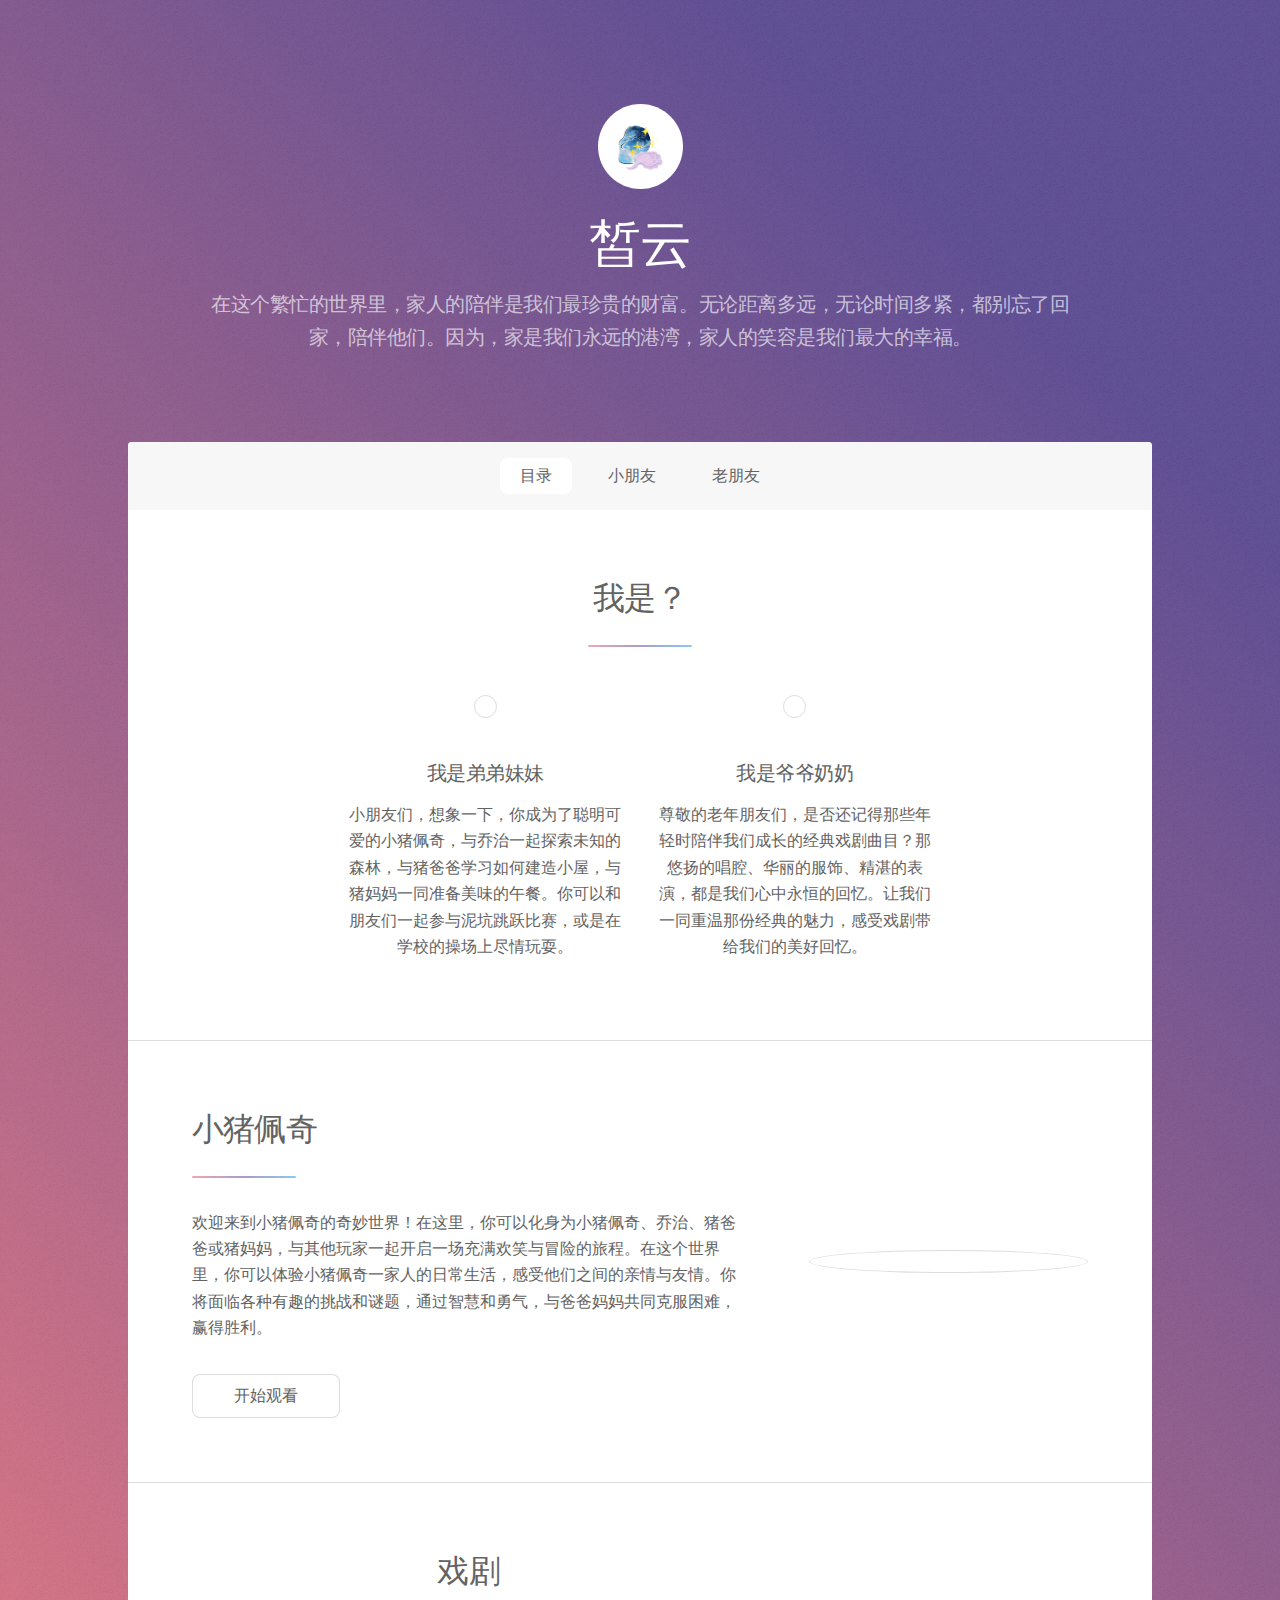
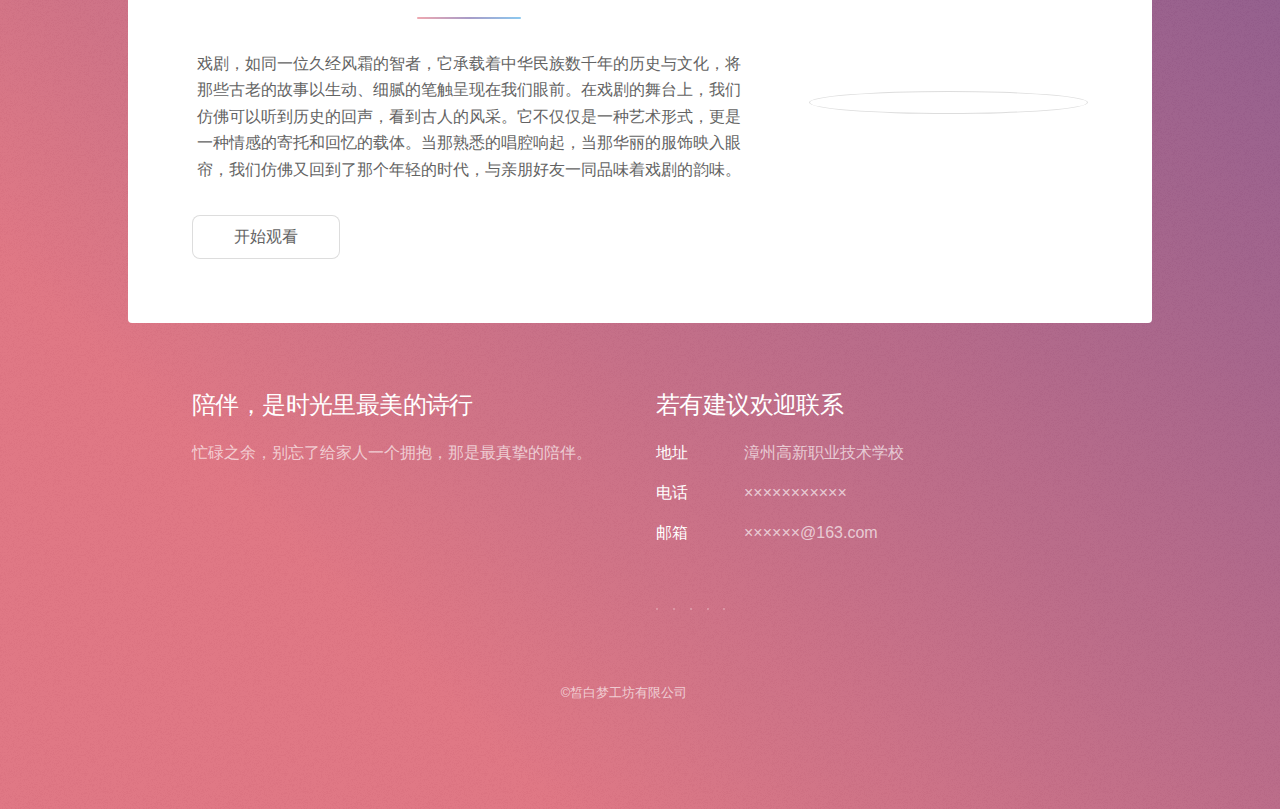
==== commit 1e749273: "Add files via upload" ====
--- a/index.html
+++ b/index.html
@@ -21,15 +21,15 @@
 					<header id="header" class="alt">
 						<span class="logo"><img src="images/logo.svg" alt="" /></span>
 						<h1>皙云</h1>
-						<p>在这个忙碌的世界里，让我们共同守护那份珍贵的亲子时光。每一次温暖的拥抱，每一次耐心的倾听，都是我们给予孩子最真挚的爱。</p>
+						<p>在这个繁忙的世界里，家人的陪伴是我们最珍贵的财富。无论距离多远，无论时间多紧，都别忘了回家，陪伴他们。因为，家是我们永远的港湾，家人的笑容是我们最大的幸福。</p>
 					</header>
 
 				<!-- Nav -->
 					<nav id="nav">
 						<ul>
-							<li><a href="#intro" class="active">故事目录</a></li>
-							<li><a href="#first">大闹天宫</a></li>
-							<li><a href="#second">小马宝莉</a></li>
+							<li><a href="#intro" class="active">目录</a></li>
+							<li><a href="#first">小朋友</a></li>
+							<li><a href="#second">老朋友</a></li>
 						</ul>
 					</nav>
 
@@ -39,18 +39,18 @@
 						<!-- Introduction -->
 							<section id="intro" class="main special">
 								<header class="major">
-									<h2>角色扮演</h2>
+									<h2>我是？</h2>
 								</header>
 								<ul class="features">
 									<li>
 										<span class="icon major style3 fa-copy"></span>
-										<h3>大闹天宫</h3>
-										<p>小朋友们，准备好进入神奇的《大闹天宫》世界了吗？在这里，你可以化身成我们勇敢又聪明的孙悟空，挥舞着金光闪闪的如意金箍棒，与爸爸妈妈们一起展开一场大冒险！</p>
+										<h3>我是弟弟妹妹</h3>
+										<p>小朋友们，想象一下，你成为了聪明可爱的小猪佩奇，与乔治一起探索未知的森林，与猪爸爸学习如何建造小屋，与猪妈妈一同准备美味的午餐。你可以和朋友们一起参与泥坑跳跃比赛，或是在学校的操场上尽情玩耍。</p>
 									</li>
 									<li>
 										<span class="icon major style3 fa-copy"></span>
-										<h3>小马宝莉</h3>
-										<p>准备好踏入《小马宝莉》的魔法世界了吗？跟随紫悦、碧琪、云宝等小马，开启一段充满友情与冒险的旅程。在小马谷中，感受它们的快乐与成长，共同探索奇幻世界。快来加入这场梦幻之旅，创造属于你的精彩故事！</p>
+										<h3>我是爷爷奶奶</h3>
+										<p>尊敬的老年朋友们，是否还记得那些年轻时陪伴我们成长的经典戏剧曲目？那悠扬的唱腔、华丽的服饰、精湛的表演，都是我们心中永恒的回忆。让我们一同重温那份经典的魅力，感受戏剧带给我们的美好回忆。</p>
 									</li>
 								</ul>
 								
@@ -60,14 +60,14 @@
 								<div class="spotlight">
 									<div class="content">
 										<header class="major">
-											<h2>大闹天宫</h2>
+											<h2>小猪佩奇</h2>
 										</header>
-										<p>孙悟空，这只充满智慧和勇气的猴子，在花果山过着无拘无束的生活。然而，他不满足于现状，决定挑战天庭的权威。他大闹天宫，凭借一根神奇的如意金箍棒，打败了无数天兵天将，让天庭的神仙们惊慌失措。虽然最终被天庭擒获，但孙悟空的勇敢和决心赢得了众多人的敬佩。这个故事告诉我们，面对不公和压迫，我们应该勇敢反抗，追求自由和正义。</p>
+										<p>欢迎来到小猪佩奇的奇妙世界！在这里，你可以化身为小猪佩奇、乔治、猪爸爸或猪妈妈，与其他玩家一起开启一场充满欢笑与冒险的旅程。在这个世界里，你可以体验小猪佩奇一家人的日常生活，感受他们之间的亲情与友情。你将面临各种有趣的挑战和谜题，通过智慧和勇气，与爸爸妈妈共同克服困难，赢得胜利。</p>
 										<ul class="actions">
-											<li><a href="danaotg.html" class="button">开始扮演</a></li>
+											<li><a href="xiaozhuml.html" class="button">开始观看</a></li>
 										</ul>
 									</div>
-									<span class="image"><img src="images/danaotg.jpg" alt="" /></span>
+									<span class="image"><img src="images/xiaozhupq.jpg" alt="" /></span>
 								</div>
 							</section>
 
@@ -76,14 +76,14 @@
 								<div class="spotlight">
 									<div class="content">
 										<header class="major">
-											<h2>小马宝莉</h2>
+											<h2>戏剧</h2>
 										</header>
-										<p>紫悦来到了小马谷，开启了她作为小马宝莉的冒险之旅。她遇到了热情的碧琪、负责的云宝、时尚的珍奇和害羞的柔柔。在甜苹果园，紫悦品尝了美味的苹果派；在天空，她见证了云宝飞翔的英姿；在宴会厅，她见识了珍奇的时尚设计；在庆典准备现场，她听到了柔柔甜美的歌声。这一天的冒险，让紫悦感受到了友谊的温暖和多彩，她期待着与这些伙伴们共同创造更多美好的回忆</p>
+										<p>戏剧，如同一位久经风霜的智者，它承载着中华民族数千年的历史与文化，将那些古老的故事以生动、细腻的笔触呈现在我们眼前。在戏剧的舞台上，我们仿佛可以听到历史的回声，看到古人的风采。它不仅仅是一种艺术形式，更是一种情感的寄托和回忆的载体。当那熟悉的唱腔响起，当那华丽的服饰映入眼帘，我们仿佛又回到了那个年轻的时代，与亲朋好友一同品味着戏剧的韵味。</p>
 										<ul class="actions">
-											<li><a href="xiaomabl.html" class="button">开始扮演</a></li>
+											<li><a href="jingjuml.html" class="button">开始观看</a></li>
 										</ul>
 									</div>
-									<span class="image"><img src="images/xiaomabl.png" alt="" /></span>
+									<span class="image"><img src="images/jingju.jpg" alt="" /></span>
 								</div>
 							</section>
 
@@ -95,8 +95,8 @@
 				<!-- Footer -->
 					<footer id="footer">
 						<section>
-							<h2>每一刻亲子时光，都是未来的珍贵回忆</h2>
-							<p>亲子的陪伴是最长情的告白，每一次的陪伴都记录着我们的爱与付出。我们用心倾听孩子的声音，用爱去呵护他们的成长。我们不仅是他们的父母，更是他们的朋友、导师和引路人。我们用自己的经验和智慧，引导他们走向正确的道路，让他们在未来的道路上更加坚定、自信。</p>
+							<h2>陪伴，是时光里最美的诗行</h2>
+							<p>忙碌之余，别忘了给家人一个拥抱，那是最真挚的陪伴。</p>
 							
 						</section>
 						<section>
@@ -132,4 +132,4 @@
 			<script src="assets/js/main.js"></script>
 
 	</body>
-</html>
+</html>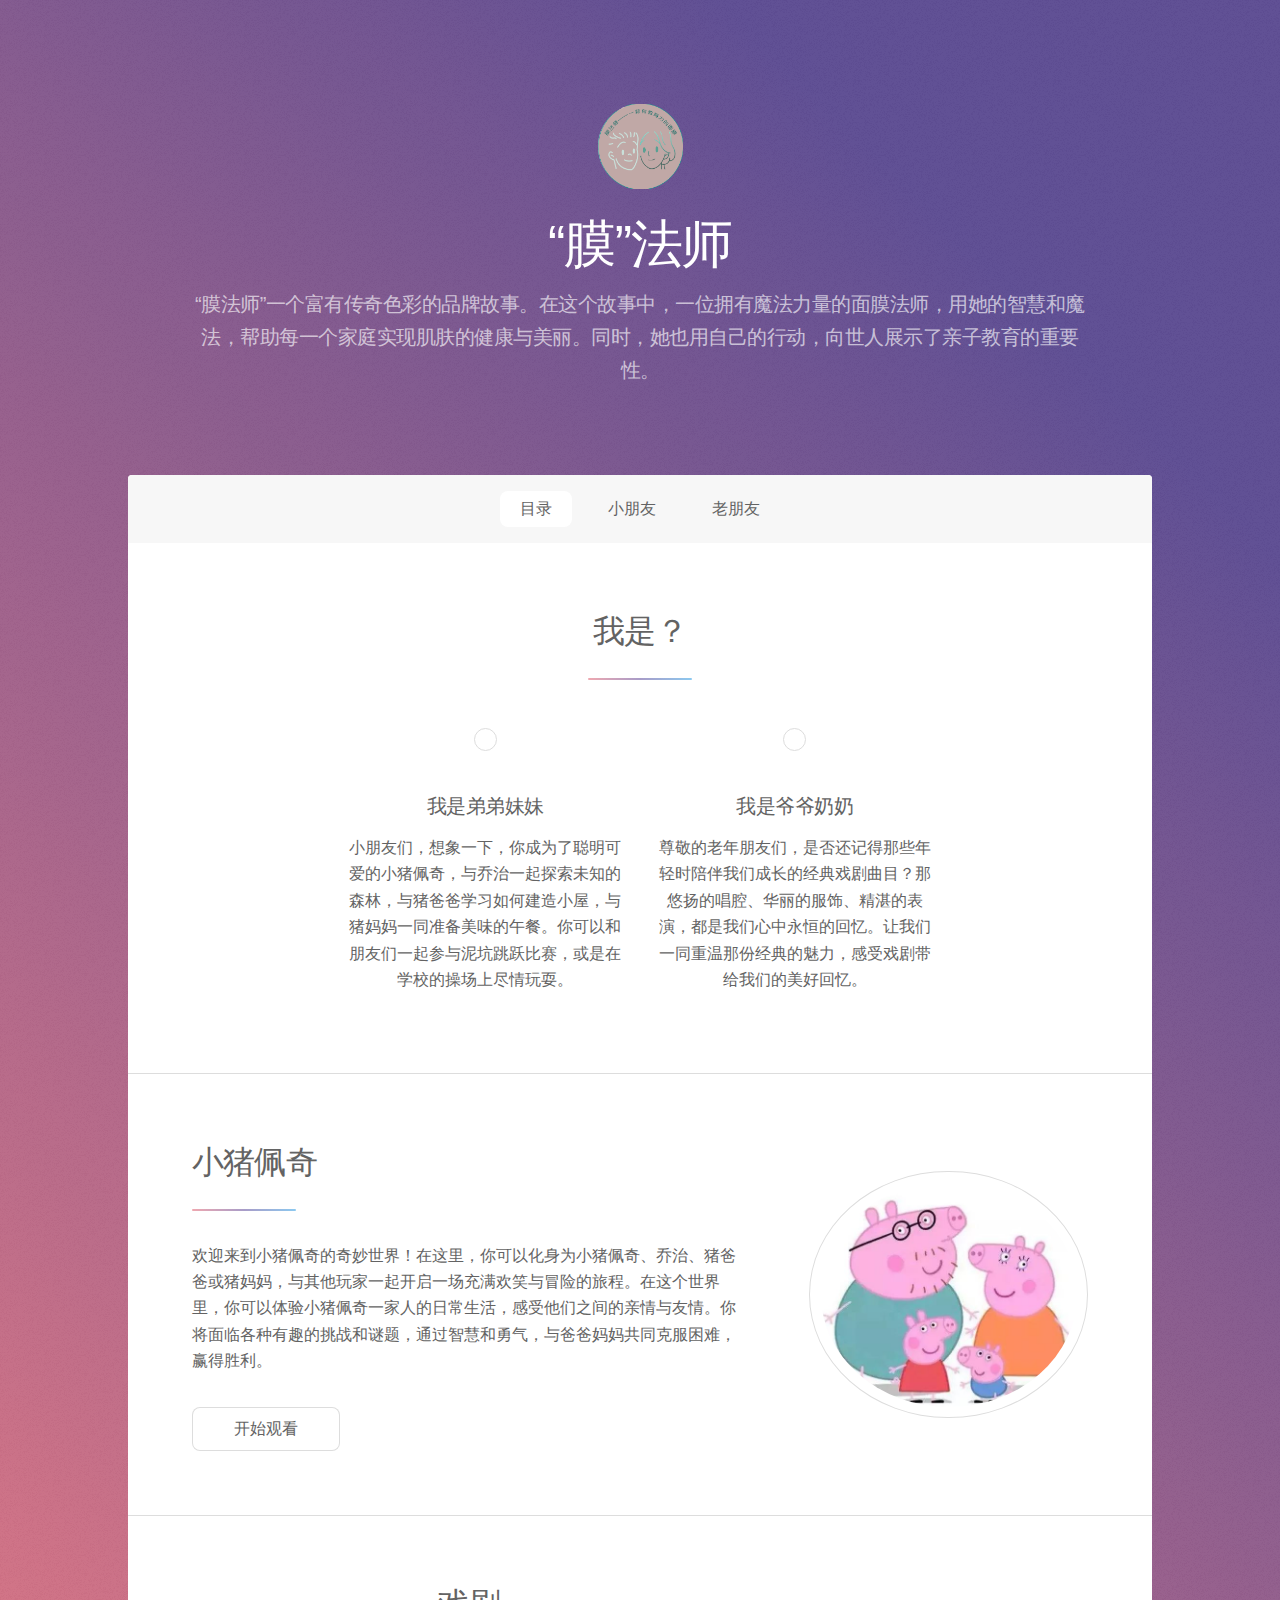
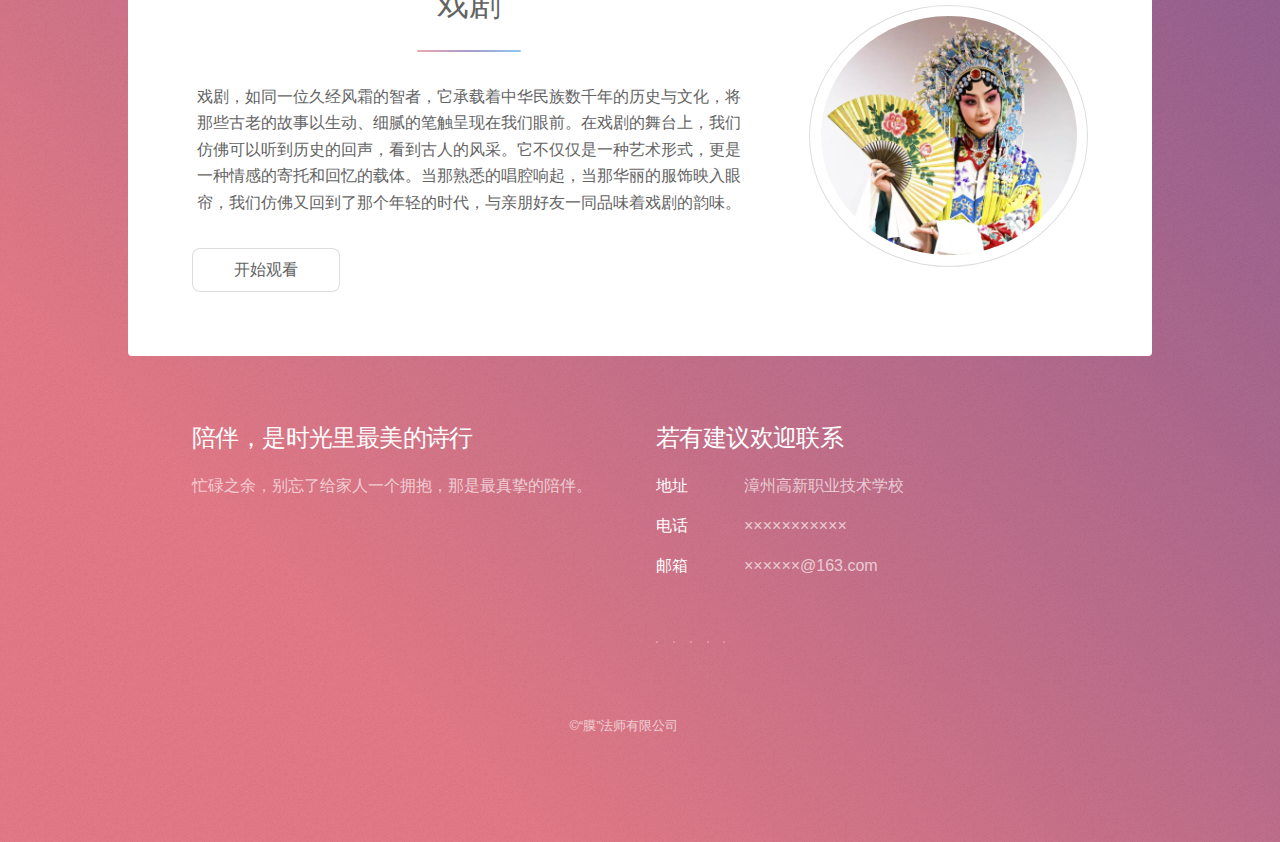
==== commit 14ea389c: "Update index.html" ====
--- a/index.html
+++ b/index.html
@@ -6,7 +6,7 @@
 -->
 <html>
 	<head>
-		<title>皙云梦工坊</title>
+		<title>“膜”法师</title>
 		<meta charset="utf-8" />
 		<meta name="viewport" content="width=device-width, initial-scale=1, user-scalable=no" />
 		<link rel="stylesheet" href="assets/css/main.css" />
@@ -20,8 +20,8 @@
 				<!-- Header -->
 					<header id="header" class="alt">
 						<span class="logo"><img src="images/logo.svg" alt="" /></span>
-						<h1>皙云</h1>
-						<p>在这个繁忙的世界里，家人的陪伴是我们最珍贵的财富。无论距离多远，无论时间多紧，都别忘了回家，陪伴他们。因为，家是我们永远的港湾，家人的笑容是我们最大的幸福。</p>
+						<h1>“膜”法师</h1>
+						<p>“膜法师”一个富有传奇色彩的品牌故事。在这个故事中，一位拥有魔法力量的面膜法师，用她的智慧和魔法，帮助每一个家庭实现肌肤的健康与美丽。同时，她也用自己的行动，向世人展示了亲子教育的重要性。</p>
 					</header>
 
 				<!-- Nav -->
@@ -117,7 +117,7 @@
 								<li><a href="#" class="icon fa-dribbble alt"><span class="label">Dribbble</span></a></li>
 							</ul>
 						</section>
-						<p class="copyright">&copy;皙白梦工坊有限公司</p>
+						<p class="copyright">&copy;“膜”法师有限公司</p>
 					</footer>
 
 			</div>
@@ -132,4 +132,4 @@
 			<script src="assets/js/main.js"></script>
 
 	</body>
-</html>+</html>
